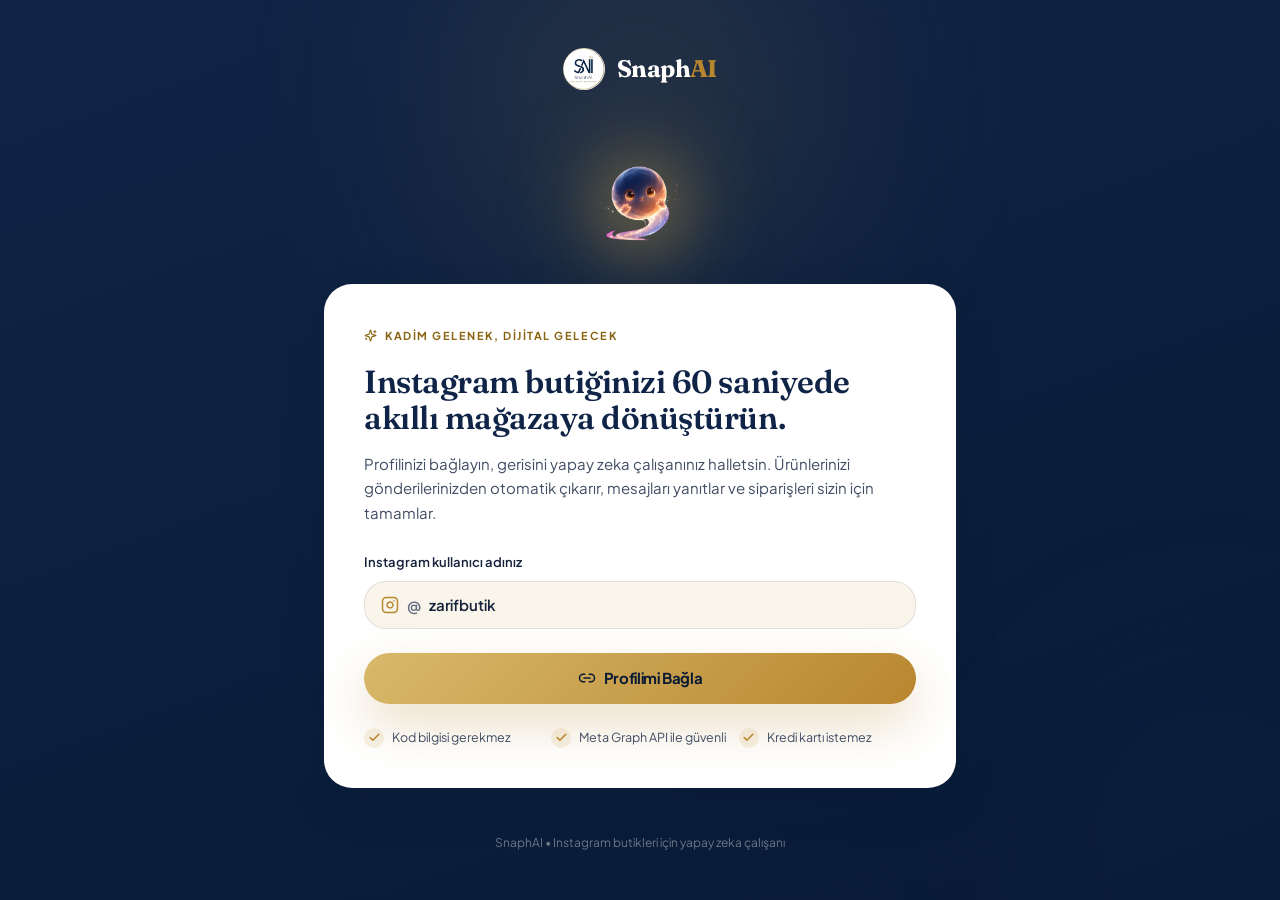
==== app/index.html @ 10236fea "Refactor code structure for improved readability and maintainability" ====
<!DOCTYPE html>
<html lang="tr">
  <head>
    <meta charset="UTF-8" />
    <link rel="icon" href="/app/logo.png" type="image/png" />
    <meta name="viewport" content="width=device-width, initial-scale=1.0" />
    <meta name="theme-color" content="#0F2447" />
    <title>SnaphAI Panel — Yapay Zeka Çalışanınız</title>
    <meta
      name="description"
      content="SnaphAI ürün paneli: Instagram butiğinizi otonom yapay zeka çalışanıyla yönetin. Sipariş, stok, sesli rapor ve müşteri pazarlığı tek panelde."
    />
    <link rel="preconnect" href="https://fonts.googleapis.com" />
    <link rel="preconnect" href="https://fonts.gstatic.com" crossorigin />
    <link
      href="https://fonts.googleapis.com/css2?family=Fraunces:ital,opsz,wght@0,9..144,400;0,9..144,500;0,9..144,600;0,9..144,700;0,9..144,800;1,9..144,500&family=Plus+Jakarta+Sans:wght@400;500;600;700;800&display=swap"
      rel="stylesheet"
    />
    <script type="module" crossorigin src="/app/assets/index-esC57I_W.js"></script>
    <link rel="stylesheet" crossorigin href="/app/assets/index-B-IMsuKZ.css">
  </head>
  <body>
    <div id="root"></div>
  </body>
</html>
---- app/assets/index-B-IMsuKZ.css ----
*,:before,:after{--tw-border-spacing-x: 0;--tw-border-spacing-y: 0;--tw-translate-x: 0;--tw-translate-y: 0;--tw-rotate: 0;--tw-skew-x: 0;--tw-skew-y: 0;--tw-scale-x: 1;--tw-scale-y: 1;--tw-pan-x: ;--tw-pan-y: ;--tw-pinch-zoom: ;--tw-scroll-snap-strictness: proximity;--tw-gradient-from-position: ;--tw-gradient-via-position: ;--tw-gradient-to-position: ;--tw-ordinal: ;--tw-slashed-zero: ;--tw-numeric-figure: ;--tw-numeric-spacing: ;--tw-numeric-fraction: ;--tw-ring-inset: ;--tw-ring-offset-width: 0px;--tw-ring-offset-color: #fff;--tw-ring-color: rgb(59 130 246 / .5);--tw-ring-offset-shadow: 0 0 #0000;--tw-ring-shadow: 0 0 #0000;--tw-shadow: 0 0 #0000;--tw-shadow-colored: 0 0 #0000;--tw-blur: ;--tw-brightness: ;--tw-contrast: ;--tw-grayscale: ;--tw-hue-rotate: ;--tw-invert: ;--tw-saturate: ;--tw-sepia: ;--tw-drop-shadow: ;--tw-backdrop-blur: ;--tw-backdrop-brightness: ;--tw-backdrop-contrast: ;--tw-backdrop-grayscale: ;--tw-backdrop-hue-rotate: ;--tw-backdrop-invert: ;--tw-backdrop-opacity: ;--tw-backdrop-saturate: ;--tw-backdrop-sepia: ;--tw-contain-size: ;--tw-contain-layout: ;--tw-contain-paint: ;--tw-contain-style: }::backdrop{--tw-border-spacing-x: 0;--tw-border-spacing-y: 0;--tw-translate-x: 0;--tw-translate-y: 0;--tw-rotate: 0;--tw-skew-x: 0;--tw-skew-y: 0;--tw-scale-x: 1;--tw-scale-y: 1;--tw-pan-x: ;--tw-pan-y: ;--tw-pinch-zoom: ;--tw-scroll-snap-strictness: proximity;--tw-gradient-from-position: ;--tw-gradient-via-position: ;--tw-gradient-to-position: ;--tw-ordinal: ;--tw-slashed-zero: ;--tw-numeric-figure: ;--tw-numeric-spacing: ;--tw-numeric-fraction: ;--tw-ring-inset: ;--tw-ring-offset-width: 0px;--tw-ring-offset-color: #fff;--tw-ring-color: rgb(59 130 246 / .5);--tw-ring-offset-shadow: 0 0 #0000;--tw-ring-shadow: 0 0 #0000;--tw-shadow: 0 0 #0000;--tw-shadow-colored: 0 0 #0000;--tw-blur: ;--tw-brightness: ;--tw-contrast: ;--tw-grayscale: ;--tw-hue-rotate: ;--tw-invert: ;--tw-saturate: ;--tw-sepia: ;--tw-drop-shadow: ;--tw-backdrop-blur: ;--tw-backdrop-brightness: ;--tw-backdrop-contrast: ;--tw-backdrop-grayscale: ;--tw-backdrop-hue-rotate: ;--tw-backdrop-invert: ;--tw-backdrop-opacity: ;--tw-backdrop-saturate: ;--tw-backdrop-sepia: ;--tw-contain-size: ;--tw-contain-layout: ;--tw-contain-paint: ;--tw-contain-style: }*,:before,:after{box-sizing:border-box;border-width:0;border-style:solid;border-color:#e5e7eb}:before,:after{--tw-content: ""}html,:host{line-height:1.5;-webkit-text-size-adjust:100%;-moz-tab-size:4;-o-tab-size:4;tab-size:4;font-family:Plus Jakarta Sans,system-ui,-apple-system,Segoe UI,Roboto,sans-serif;font-feature-settings:normal;font-variation-settings:normal;-webkit-tap-highlight-color:transparent}body{margin:0;line-height:inherit}hr{height:0;color:inherit;border-top-width:1px}abbr:where([title]){-webkit-text-decoration:underline dotted;text-decoration:underline dotted}h1,h2,h3,h4,h5,h6{font-size:inherit;font-weight:inherit}a{color:inherit;text-decoration:inherit}b,strong{font-weight:bolder}code,kbd,samp,pre{font-family:ui-monospace,SFMono-Regular,Menlo,Monaco,Consolas,Liberation Mono,Courier New,monospace;font-feature-settings:normal;font-variation-settings:normal;font-size:1em}small{font-size:80%}sub,sup{font-size:75%;line-height:0;position:relative;vertical-align:baseline}sub{bottom:-.25em}sup{top:-.5em}table{text-indent:0;border-color:inherit;border-collapse:collapse}button,input,optgroup,select,textarea{font-family:inherit;font-feature-settings:inherit;font-variation-settings:inherit;font-size:100%;font-weight:inherit;line-height:inherit;letter-spacing:inherit;color:inherit;margin:0;padding:0}button,select{text-transform:none}button,input:where([type=button]),input:where([type=reset]),input:where([type=submit]){-webkit-appearance:button;background-color:transparent;background-image:none}:-moz-focusring{outline:auto}:-moz-ui-invalid{box-shadow:none}progress{vertical-align:baseline}::-webkit-inner-spin-button,::-webkit-outer-spin-button{height:auto}[type=search]{-webkit-appearance:textfield;outline-offset:-2px}::-webkit-search-decoration{-webkit-appearance:none}::-webkit-file-upload-button{-webkit-appearance:button;font:inherit}summary{display:list-item}blockquote,dl,dd,h1,h2,h3,h4,h5,h6,hr,figure,p,pre{margin:0}fieldset{margin:0;padding:0}legend{padding:0}ol,ul,menu{list-style:none;margin:0;padding:0}dialog{padding:0}textarea{resize:vertical}input::-moz-placeholder,textarea::-moz-placeholder{opacity:1;color:#9ca3af}input::placeholder,textarea::placeholder{opacity:1;color:#9ca3af}button,[role=button]{cursor:pointer}:disabled{cursor:default}img,svg,video,canvas,audio,iframe,embed,object{display:block;vertical-align:middle}img,video{max-width:100%;height:auto}[hidden]:where(:not([hidden=until-found])){display:none}:root{color-scheme:light}html{-webkit-text-size-adjust:100%}body{margin:0;font-family:Plus Jakarta Sans,system-ui,-apple-system,Segoe UI,Roboto,sans-serif;color:#15223b;background:#fdfbf6;-webkit-font-smoothing:antialiased;text-rendering:optimizeLegibility}h1,h2,h3,h4{font-family:Fraunces,Georgia,Times New Roman,serif;font-weight:600;line-height:1.1;letter-spacing:-.015em}*{-webkit-tap-highlight-color:transparent}::-moz-selection{background:#c9a24b47}::selection{background:#c9a24b47}::-webkit-scrollbar{width:10px;height:10px}::-webkit-scrollbar-thumb{background:#0f24472e;border-radius:999px;border:2px solid transparent;background-clip:content-box}::-webkit-scrollbar-thumb:hover{background:#0f244752;background-clip:content-box}.font-display{font-family:Fraunces,Georgia,Times New Roman,serif}.focus-ring:focus-visible{outline:2px solid #c9a24b;outline-offset:2px;border-radius:8px}.pill{display:inline-flex;align-items:center;gap:.375rem;border-radius:9999px;padding:.25rem .75rem;font-size:.75rem;line-height:1rem;font-weight:600}.eyebrow{display:inline-flex;align-items:center;gap:.5rem;font-size:11px;font-weight:700;text-transform:uppercase;letter-spacing:.14em;--tw-text-opacity: 1;color:rgb(138 100 16 / var(--tw-text-opacity, 1))}.pointer-events-none{pointer-events:none}.pointer-events-auto{pointer-events:auto}.fixed{position:fixed}.absolute{position:absolute}.relative{position:relative}.sticky{position:sticky}.inset-0{top:0;right:0;bottom:0;left:0}.inset-y-0{top:0;bottom:0}.-top-40{top:-10rem}.bottom-0{bottom:0}.bottom-5{bottom:1.25rem}.left-0{left:0}.left-0\.5{left:.125rem}.left-1\/2{left:50%}.left-3{left:.75rem}.left-\[22px\]{left:22px}.left-\[65px\]{left:65px}.right-0{right:0}.right-5{right:1.25rem}.top-0{top:0}.top-0\.5{top:.125rem}.top-1\/2{top:50%}.top-\[70px\]{top:70px}.z-10{z-index:10}.z-20{z-index:20}.z-30{z-index:30}.z-40{z-index:40}.z-\[200\]{z-index:200}.-mx-1{margin-left:-.25rem;margin-right:-.25rem}.mx-3{margin-left:.75rem;margin-right:.75rem}.mx-auto{margin-left:auto;margin-right:auto}.my-1{margin-top:.25rem;margin-bottom:.25rem}.mb-1{margin-bottom:.25rem}.mb-1\.5{margin-bottom:.375rem}.mb-2{margin-bottom:.5rem}.mb-2\.5{margin-bottom:.625rem}.mb-3{margin-bottom:.75rem}.mb-4{margin-bottom:1rem}.mb-5{margin-bottom:1.25rem}.mb-6{margin-bottom:1.5rem}.ml-0\.5{margin-left:.125rem}.ml-1{margin-left:.25rem}.ml-auto{margin-left:auto}.mt-0\.5{margin-top:.125rem}.mt-1{margin-top:.25rem}.mt-1\.5{margin-top:.375rem}.mt-10{margin-top:2.5rem}.mt-2{margin-top:.5rem}.mt-2\.5{margin-top:.625rem}.mt-3{margin-top:.75rem}.mt-4{margin-top:1rem}.mt-5{margin-top:1.25rem}.mt-6{margin-top:1.5rem}.mt-7{margin-top:1.75rem}.mt-8{margin-top:2rem}.line-clamp-1{overflow:hidden;display:-webkit-box;-webkit-box-orient:vertical;-webkit-line-clamp:1}.block{display:block}.flex{display:flex}.inline-flex{display:inline-flex}.table{display:table}.grid{display:grid}.hidden{display:none}.\!h-11{height:2.75rem!important}.h-1\.5{height:.375rem}.h-10{height:2.5rem}.h-11{height:2.75rem}.h-12{height:3rem}.h-16{height:4rem}.h-2{height:.5rem}.h-2\.5{height:.625rem}.h-20{height:5rem}.h-5{height:1.25rem}.h-6{height:1.5rem}.h-8{height:2rem}.h-9{height:2.25rem}.h-\[120px\]{height:120px}.h-\[130px\]{height:130px}.h-\[260px\]{height:260px}.h-\[380px\]{height:380px}.h-\[520px\]{height:520px}.h-full{height:100%}.max-h-32{max-height:8rem}.max-h-\[40px\]{max-height:40px}.min-h-\[44px\]{min-height:44px}.min-h-screen{min-height:100vh}.\!w-11{width:2.75rem!important}.w-1\.5{width:.375rem}.w-10{width:2.5rem}.w-11{width:2.75rem}.w-12{width:3rem}.w-16{width:4rem}.w-2{width:.5rem}.w-2\.5{width:.625rem}.w-20{width:5rem}.w-5{width:1.25rem}.w-6{width:1.5rem}.w-8{width:2rem}.w-9{width:2.25rem}.w-\[120px\]{width:120px}.w-\[130px\]{width:130px}.w-\[264px\]{width:264px}.w-\[280px\]{width:280px}.w-\[380px\]{width:380px}.w-\[3px\]{width:3px}.w-\[520px\]{width:520px}.w-\[min\(360px\,calc\(100vw-2\.5rem\)\)\]{width:min(360px,calc(100vw - 2.5rem))}.w-full{width:100%}.min-w-0{min-width:0px}.min-w-\[20px\]{min-width:20px}.min-w-\[210px\]{min-width:210px}.min-w-\[230px\]{min-width:230px}.min-w-\[520px\]{min-width:520px}.min-w-\[880px\]{min-width:880px}.max-w-2xl{max-width:42rem}.max-w-\[1200px\]{max-width:1200px}.max-w-\[130px\]{max-width:130px}.max-w-\[80\%\]{max-width:80%}.max-w-\[82\%\]{max-width:82%}.max-w-\[85\%\]{max-width:85%}.max-w-md{max-width:28rem}.max-w-sm{max-width:24rem}.flex-1{flex:1 1 0%}.flex-none{flex:none}.shrink-0{flex-shrink:0}.border-collapse{border-collapse:collapse}.-translate-x-1\/2{--tw-translate-x: -50%;transform:translate(var(--tw-translate-x),var(--tw-translate-y)) rotate(var(--tw-rotate)) skew(var(--tw-skew-x)) skewY(var(--tw-skew-y)) scaleX(var(--tw-scale-x)) scaleY(var(--tw-scale-y))}.-translate-y-1\/2{--tw-translate-y: -50%;transform:translate(var(--tw-translate-x),var(--tw-translate-y)) rotate(var(--tw-rotate)) skew(var(--tw-skew-x)) skewY(var(--tw-skew-y)) scaleX(var(--tw-scale-x)) scaleY(var(--tw-scale-y))}.translate-x-1\/3{--tw-translate-x: 33.333333%;transform:translate(var(--tw-translate-x),var(--tw-translate-y)) rotate(var(--tw-rotate)) skew(var(--tw-skew-x)) skewY(var(--tw-skew-y)) scaleX(var(--tw-scale-x)) scaleY(var(--tw-scale-y))}.translate-y-1\/3{--tw-translate-y: 33.333333%;transform:translate(var(--tw-translate-x),var(--tw-translate-y)) rotate(var(--tw-rotate)) skew(var(--tw-skew-x)) skewY(var(--tw-skew-y)) scaleX(var(--tw-scale-x)) scaleY(var(--tw-scale-y))}.transform{transform:translate(var(--tw-translate-x),var(--tw-translate-y)) rotate(var(--tw-rotate)) skew(var(--tw-skew-x)) skewY(var(--tw-skew-y)) scaleX(var(--tw-scale-x)) scaleY(var(--tw-scale-y))}@keyframes fade-up{0%{opacity:0;transform:translateY(10px)}to{opacity:1;transform:translateY(0)}}.animate-fade-up{animation:fade-up .5s cubic-bezier(.22,.61,.36,1) both}@keyframes float{0%,to{transform:translateY(0)}50%{transform:translateY(-10px)}}.animate-float{animation:float 4s ease-in-out infinite}@keyframes ping{75%,to{transform:scale(2);opacity:0}}.animate-ping{animation:ping 1s cubic-bezier(0,0,.2,1) infinite}@keyframes pulse{50%{opacity:.5}}.animate-pulse{animation:pulse 2s cubic-bezier(.4,0,.6,1) infinite}@keyframes pulse-ring{0%{box-shadow:0 0 #c9a24b80}70%{box-shadow:0 0 0 12px #c9a24b00}to{box-shadow:0 0 #c9a24b00}}.animate-pulse-ring{animation:pulse-ring 2s cubic-bezier(.22,.61,.36,1) infinite}@keyframes spin{to{transform:rotate(360deg)}}.animate-spin{animation:spin 1s linear infinite}@keyframes typing{0%,60%,to{opacity:.3;transform:translateY(0)}30%{opacity:1;transform:translateY(-3px)}}.animate-typing{animation:typing 1.2s ease-in-out infinite}.cursor-not-allowed{cursor:not-allowed}.cursor-pointer{cursor:pointer}.select-none{-webkit-user-select:none;-moz-user-select:none;user-select:none}.resize-none{resize:none}.appearance-none{-webkit-appearance:none;-moz-appearance:none;appearance:none}.grid-cols-1{grid-template-columns:repeat(1,minmax(0,1fr))}.grid-cols-2{grid-template-columns:repeat(2,minmax(0,1fr))}.grid-cols-3{grid-template-columns:repeat(3,minmax(0,1fr))}.flex-col{flex-direction:column}.flex-wrap{flex-wrap:wrap}.items-start{align-items:flex-start}.items-end{align-items:flex-end}.items-center{align-items:center}.items-baseline{align-items:baseline}.justify-start{justify-content:flex-start}.justify-end{justify-content:flex-end}.justify-center{justify-content:center}.justify-between{justify-content:space-between}.gap-0\.5{gap:.125rem}.gap-1{gap:.25rem}.gap-1\.5{gap:.375rem}.gap-2{gap:.5rem}.gap-2\.5{gap:.625rem}.gap-3{gap:.75rem}.gap-4{gap:1rem}.gap-5{gap:1.25rem}.gap-6{gap:1.5rem}.gap-\[3px\]{gap:3px}.gap-x-4{-moz-column-gap:1rem;column-gap:1rem}.gap-y-2{row-gap:.5rem}.space-y-1>:not([hidden])~:not([hidden]){--tw-space-y-reverse: 0;margin-top:calc(.25rem * calc(1 - var(--tw-space-y-reverse)));margin-bottom:calc(.25rem * var(--tw-space-y-reverse))}.space-y-2>:not([hidden])~:not([hidden]){--tw-space-y-reverse: 0;margin-top:calc(.5rem * calc(1 - var(--tw-space-y-reverse)));margin-bottom:calc(.5rem * var(--tw-space-y-reverse))}.space-y-3>:not([hidden])~:not([hidden]){--tw-space-y-reverse: 0;margin-top:calc(.75rem * calc(1 - var(--tw-space-y-reverse)));margin-bottom:calc(.75rem * var(--tw-space-y-reverse))}.space-y-8>:not([hidden])~:not([hidden]){--tw-space-y-reverse: 0;margin-top:calc(2rem * calc(1 - var(--tw-space-y-reverse)));margin-bottom:calc(2rem * var(--tw-space-y-reverse))}.divide-y>:not([hidden])~:not([hidden]){--tw-divide-y-reverse: 0;border-top-width:calc(1px * calc(1 - var(--tw-divide-y-reverse)));border-bottom-width:calc(1px * var(--tw-divide-y-reverse))}.divide-line>:not([hidden])~:not([hidden]){border-color:#0f24471a}.overflow-hidden{overflow:hidden}.overflow-x-auto{overflow-x:auto}.overflow-y-auto{overflow-y:auto}.truncate{overflow:hidden;text-overflow:ellipsis;white-space:nowrap}.whitespace-pre-line{white-space:pre-line}.whitespace-pre-wrap{white-space:pre-wrap}.rounded-2xl{border-radius:22px}.rounded-3xl{border-radius:28px}.rounded-\[20px\]{border-radius:20px}.rounded-\[22px\]{border-radius:22px}.rounded-full{border-radius:9999px}.rounded-xl{border-radius:18px}.rounded-bl-md{border-bottom-left-radius:.375rem}.rounded-br-md{border-bottom-right-radius:.375rem}.border{border-width:1px}.border-2{border-width:2px}.border-\[1\.6px\]{border-width:1.6px}.border-y{border-top-width:1px;border-bottom-width:1px}.border-b{border-bottom-width:1px}.border-r{border-right-width:1px}.border-t{border-top-width:1px}.border-dashed{border-style:dashed}.border-emerald-200{--tw-border-opacity: 1;border-color:rgb(167 243 208 / var(--tw-border-opacity, 1))}.border-gold-300{--tw-border-opacity: 1;border-color:rgb(231 211 161 / var(--tw-border-opacity, 1))}.border-gold-400{--tw-border-opacity: 1;border-color:rgb(216 185 106 / var(--tw-border-opacity, 1))}.border-gold-400\/50{border-color:#d8b96a80}.border-gold-500{--tw-border-opacity: 1;border-color:rgb(201 162 75 / var(--tw-border-opacity, 1))}.border-line{border-color:#0f24471a}.border-line\/70{border-color:#0f2447b3}.border-navy-700{--tw-border-opacity: 1;border-color:rgb(15 36 71 / var(--tw-border-opacity, 1))}.border-transparent{border-color:transparent}.border-white\/20{border-color:#fff3}.bg-amber-50{--tw-bg-opacity: 1;background-color:rgb(255 251 235 / var(--tw-bg-opacity, 1))}.bg-cream-2{--tw-bg-opacity: 1;background-color:rgb(250 245 234 / var(--tw-bg-opacity, 1))}.bg-cream-2\/60{background-color:#faf5ea99}.bg-emerald-400{--tw-bg-opacity: 1;background-color:rgb(52 211 153 / var(--tw-bg-opacity, 1))}.bg-emerald-50{--tw-bg-opacity: 1;background-color:rgb(236 253 245 / var(--tw-bg-opacity, 1))}.bg-emerald-500{--tw-bg-opacity: 1;background-color:rgb(16 185 129 / var(--tw-bg-opacity, 1))}.bg-emerald-500\/90{background-color:#10b981e6}.bg-gold-300\/20{background-color:#e7d3a133}.bg-gold-300\/25{background-color:#e7d3a140}.bg-gold-400{--tw-bg-opacity: 1;background-color:rgb(216 185 106 / var(--tw-bg-opacity, 1))}.bg-gold-400\/20{background-color:#d8b96a33}.bg-gold-400\/40{background-color:#d8b96a66}.bg-gold-500{--tw-bg-opacity: 1;background-color:rgb(201 162 75 / var(--tw-bg-opacity, 1))}.bg-gold-500\/15{background-color:#c9a24b26}.bg-ivory{--tw-bg-opacity: 1;background-color:rgb(253 251 246 / var(--tw-bg-opacity, 1))}.bg-ivory\/95{background-color:#fdfbf6f2}.bg-navy-700{--tw-bg-opacity: 1;background-color:rgb(15 36 71 / var(--tw-bg-opacity, 1))}.bg-navy-700\/10{background-color:#0f24471a}.bg-navy-700\/15{background-color:#0f244726}.bg-navy-700\/40{background-color:#0f244766}.bg-navy-700\/50{background-color:#0f244780}.bg-navy-900\/40{background-color:#081a3566}.bg-orange-50{--tw-bg-opacity: 1;background-color:rgb(255 247 237 / var(--tw-bg-opacity, 1))}.bg-red-500{--tw-bg-opacity: 1;background-color:rgb(239 68 68 / var(--tw-bg-opacity, 1))}.bg-rose-50{--tw-bg-opacity: 1;background-color:rgb(255 241 242 / var(--tw-bg-opacity, 1))}.bg-rose-500{--tw-bg-opacity: 1;background-color:rgb(244 63 94 / var(--tw-bg-opacity, 1))}.bg-sky-50{--tw-bg-opacity: 1;background-color:rgb(240 249 255 / var(--tw-bg-opacity, 1))}.bg-slate-100{--tw-bg-opacity: 1;background-color:rgb(241 245 249 / var(--tw-bg-opacity, 1))}.bg-transparent{background-color:transparent}.bg-white{--tw-bg-opacity: 1;background-color:rgb(255 255 255 / var(--tw-bg-opacity, 1))}.bg-white\/20{background-color:#fff3}.bg-white\/55{background-color:#ffffff8c}.bg-white\/60{background-color:#fff9}.bg-white\/70{background-color:#ffffffb3}.bg-gold-grad{background-image:linear-gradient(135deg,#d8b96a,#b8862f)}.bg-navy-grad{background-image:linear-gradient(160deg,#0f2447,#081a35)}.object-contain{-o-object-fit:contain;object-fit:contain}.\!p-0{padding:0!important}.p-1\.5{padding:.375rem}.p-2{padding:.5rem}.p-3{padding:.75rem}.p-3\.5{padding:.875rem}.p-4{padding:1rem}.p-5{padding:1.25rem}.p-7{padding:1.75rem}.px-1{padding-left:.25rem;padding-right:.25rem}.px-1\.5{padding-left:.375rem;padding-right:.375rem}.px-2{padding-left:.5rem;padding-right:.5rem}.px-2\.5{padding-left:.625rem;padding-right:.625rem}.px-3{padding-left:.75rem;padding-right:.75rem}.px-3\.5{padding-left:.875rem;padding-right:.875rem}.px-4{padding-left:1rem;padding-right:1rem}.px-5{padding-left:1.25rem;padding-right:1.25rem}.px-6{padding-left:1.5rem;padding-right:1.5rem}.py-0\.5{padding-top:.125rem;padding-bottom:.125rem}.py-1{padding-top:.25rem;padding-bottom:.25rem}.py-1\.5{padding-top:.375rem;padding-bottom:.375rem}.py-14{padding-top:3.5rem;padding-bottom:3.5rem}.py-2{padding-top:.5rem;padding-bottom:.5rem}.py-2\.5{padding-top:.625rem;padding-bottom:.625rem}.py-3{padding-top:.75rem;padding-bottom:.75rem}.py-3\.5{padding-top:.875rem;padding-bottom:.875rem}.py-4{padding-top:1rem;padding-bottom:1rem}.py-5{padding-top:1.25rem;padding-bottom:1.25rem}.py-6{padding-top:1.5rem;padding-bottom:1.5rem}.py-8{padding-top:2rem;padding-bottom:2rem}.py-9{padding-top:2.25rem;padding-bottom:2.25rem}.pb-2{padding-bottom:.5rem}.pb-3{padding-bottom:.75rem}.pb-6{padding-bottom:1.5rem}.pl-6{padding-left:1.5rem}.pl-9{padding-left:2.25rem}.pr-4{padding-right:1rem}.pt-2{padding-top:.5rem}.pt-2\.5{padding-top:.625rem}.pt-3{padding-top:.75rem}.pt-4{padding-top:1rem}.pt-5{padding-top:1.25rem}.pt-6{padding-top:1.5rem}.text-left{text-align:left}.text-center{text-align:center}.text-right{text-align:right}.text-2xl{font-size:1.5rem;line-height:2rem}.text-\[10px\]{font-size:10px}.text-\[11\.5px\]{font-size:11.5px}.text-\[11px\]{font-size:11px}.text-\[12\.5px\]{font-size:12.5px}.text-\[12px\]{font-size:12px}.text-\[13px\]{font-size:13px}.text-\[14px\]{font-size:14px}.text-\[15px\]{font-size:15px}.text-\[16px\]{font-size:16px}.text-\[17px\]{font-size:17px}.text-\[18px\]{font-size:18px}.text-\[22px\]{font-size:22px}.text-\[24px\]{font-size:24px}.text-\[26px\]{font-size:26px}.text-\[28px\]{font-size:28px}.text-lg{font-size:1.125rem;line-height:1.75rem}.text-sm{font-size:.875rem;line-height:1.25rem}.text-xl{font-size:1.25rem;line-height:1.75rem}.text-xs{font-size:.75rem;line-height:1rem}.font-bold{font-weight:700}.font-medium{font-weight:500}.font-normal{font-weight:400}.font-semibold{font-weight:600}.uppercase{text-transform:uppercase}.italic{font-style:italic}.leading-\[1\.12\]{line-height:1.12}.leading-none{line-height:1}.leading-relaxed{line-height:1.625}.leading-snug{line-height:1.375}.leading-tight{line-height:1.25}.tracking-tight{letter-spacing:-.025em}.tracking-wide{letter-spacing:.025em}.tracking-widest{letter-spacing:.1em}.text-amber-600{--tw-text-opacity: 1;color:rgb(217 119 6 / var(--tw-text-opacity, 1))}.text-amber-700{--tw-text-opacity: 1;color:rgb(180 83 9 / var(--tw-text-opacity, 1))}.text-emerald-500{--tw-text-opacity: 1;color:rgb(16 185 129 / var(--tw-text-opacity, 1))}.text-emerald-600{--tw-text-opacity: 1;color:rgb(5 150 105 / var(--tw-text-opacity, 1))}.text-emerald-700{--tw-text-opacity: 1;color:rgb(4 120 87 / var(--tw-text-opacity, 1))}.text-gold-300{--tw-text-opacity: 1;color:rgb(231 211 161 / var(--tw-text-opacity, 1))}.text-gold-500{--tw-text-opacity: 1;color:rgb(201 162 75 / var(--tw-text-opacity, 1))}.text-gold-600{--tw-text-opacity: 1;color:rgb(184 134 47 / var(--tw-text-opacity, 1))}.text-gold-text{--tw-text-opacity: 1;color:rgb(138 100 16 / var(--tw-text-opacity, 1))}.text-ink{--tw-text-opacity: 1;color:rgb(21 34 59 / var(--tw-text-opacity, 1))}.text-ink-soft{--tw-text-opacity: 1;color:rgb(65 77 100 / var(--tw-text-opacity, 1))}.text-muted{--tw-text-opacity: 1;color:rgb(95 106 128 / var(--tw-text-opacity, 1))}.text-navy-600{--tw-text-opacity: 1;color:rgb(20 49 92 / var(--tw-text-opacity, 1))}.text-navy-700{--tw-text-opacity: 1;color:rgb(15 36 71 / var(--tw-text-opacity, 1))}.text-navy-900{--tw-text-opacity: 1;color:rgb(8 26 53 / var(--tw-text-opacity, 1))}.text-orange-700{--tw-text-opacity: 1;color:rgb(194 65 12 / var(--tw-text-opacity, 1))}.text-rose-600{--tw-text-opacity: 1;color:rgb(225 29 72 / var(--tw-text-opacity, 1))}.text-sky-600{--tw-text-opacity: 1;color:rgb(2 132 199 / var(--tw-text-opacity, 1))}.text-sky-700{--tw-text-opacity: 1;color:rgb(3 105 161 / var(--tw-text-opacity, 1))}.text-slate-500{--tw-text-opacity: 1;color:rgb(100 116 139 / var(--tw-text-opacity, 1))}.text-slate-600{--tw-text-opacity: 1;color:rgb(71 85 105 / var(--tw-text-opacity, 1))}.text-white{--tw-text-opacity: 1;color:rgb(255 255 255 / var(--tw-text-opacity, 1))}.text-white\/40{color:#fff6}.text-white\/70{color:#ffffffb3}.text-white\/80{color:#fffc}.text-white\/85{color:#ffffffd9}.line-through{text-decoration-line:line-through}.accent-gold-500{accent-color:#c9a24b}.opacity-25{opacity:.25}.opacity-40{opacity:.4}.opacity-45{opacity:.45}.opacity-60{opacity:.6}.opacity-75{opacity:.75}.opacity-80{opacity:.8}.shadow-card{--tw-shadow: 0 1px 2px rgba(8,26,53,.04), 0 8px 24px rgba(8,26,53,.06);--tw-shadow-colored: 0 1px 2px var(--tw-shadow-color), 0 8px 24px var(--tw-shadow-color);box-shadow:var(--tw-ring-offset-shadow, 0 0 #0000),var(--tw-ring-shadow, 0 0 #0000),var(--tw-shadow)}.shadow-gold{--tw-shadow: 0 20px 50px rgba(184, 134, 47, .28);--tw-shadow-colored: 0 20px 50px var(--tw-shadow-color);box-shadow:var(--tw-ring-offset-shadow, 0 0 #0000),var(--tw-ring-shadow, 0 0 #0000),var(--tw-shadow)}.shadow-md{--tw-shadow: 0 18px 45px rgba(8, 26, 53, .12);--tw-shadow-colored: 0 18px 45px var(--tw-shadow-color);box-shadow:var(--tw-ring-offset-shadow, 0 0 #0000),var(--tw-ring-shadow, 0 0 #0000),var(--tw-shadow)}.shadow-sm{--tw-shadow: 0 4px 18px rgba(8, 26, 53, .08);--tw-shadow-colored: 0 4px 18px var(--tw-shadow-color);box-shadow:var(--tw-ring-offset-shadow, 0 0 #0000),var(--tw-ring-shadow, 0 0 #0000),var(--tw-shadow)}.outline-none{outline:2px solid transparent;outline-offset:2px}.outline{outline-style:solid}.blur-2xl{--tw-blur: blur(40px);filter:var(--tw-blur) var(--tw-brightness) var(--tw-contrast) var(--tw-grayscale) var(--tw-hue-rotate) var(--tw-invert) var(--tw-saturate) var(--tw-sepia) var(--tw-drop-shadow)}.blur-\[120px\]{--tw-blur: blur(120px);filter:var(--tw-blur) var(--tw-brightness) var(--tw-contrast) var(--tw-grayscale) var(--tw-hue-rotate) var(--tw-invert) var(--tw-saturate) var(--tw-sepia) var(--tw-drop-shadow)}.blur-xl{--tw-blur: blur(24px);filter:var(--tw-blur) var(--tw-brightness) var(--tw-contrast) var(--tw-grayscale) var(--tw-hue-rotate) var(--tw-invert) var(--tw-saturate) var(--tw-sepia) var(--tw-drop-shadow)}.drop-shadow-\[0_10px_30px_rgba\(201\,162\,75\,0\.35\)\]{--tw-drop-shadow: drop-shadow(0 10px 30px rgba(201,162,75,.35));filter:var(--tw-blur) var(--tw-brightness) var(--tw-contrast) var(--tw-grayscale) var(--tw-hue-rotate) var(--tw-invert) var(--tw-saturate) var(--tw-sepia) var(--tw-drop-shadow)}.drop-shadow-lg{--tw-drop-shadow: drop-shadow(0 10px 8px rgb(0 0 0 / .04)) drop-shadow(0 4px 3px rgb(0 0 0 / .1));filter:var(--tw-blur) var(--tw-brightness) var(--tw-contrast) var(--tw-grayscale) var(--tw-hue-rotate) var(--tw-invert) var(--tw-saturate) var(--tw-sepia) var(--tw-drop-shadow)}.filter{filter:var(--tw-blur) var(--tw-brightness) var(--tw-contrast) var(--tw-grayscale) var(--tw-hue-rotate) var(--tw-invert) var(--tw-saturate) var(--tw-sepia) var(--tw-drop-shadow)}.backdrop-blur{--tw-backdrop-blur: blur(8px);-webkit-backdrop-filter:var(--tw-backdrop-blur) var(--tw-backdrop-brightness) var(--tw-backdrop-contrast) var(--tw-backdrop-grayscale) var(--tw-backdrop-hue-rotate) var(--tw-backdrop-invert) var(--tw-backdrop-opacity) var(--tw-backdrop-saturate) var(--tw-backdrop-sepia);backdrop-filter:var(--tw-backdrop-blur) var(--tw-backdrop-brightness) var(--tw-backdrop-contrast) var(--tw-backdrop-grayscale) var(--tw-backdrop-hue-rotate) var(--tw-backdrop-invert) var(--tw-backdrop-opacity) var(--tw-backdrop-saturate) var(--tw-backdrop-sepia)}.backdrop-blur-sm{--tw-backdrop-blur: blur(4px);-webkit-backdrop-filter:var(--tw-backdrop-blur) var(--tw-backdrop-brightness) var(--tw-backdrop-contrast) var(--tw-backdrop-grayscale) var(--tw-backdrop-hue-rotate) var(--tw-backdrop-invert) var(--tw-backdrop-opacity) var(--tw-backdrop-saturate) var(--tw-backdrop-sepia);backdrop-filter:var(--tw-backdrop-blur) var(--tw-backdrop-brightness) var(--tw-backdrop-contrast) var(--tw-backdrop-grayscale) var(--tw-backdrop-hue-rotate) var(--tw-backdrop-invert) var(--tw-backdrop-opacity) var(--tw-backdrop-saturate) var(--tw-backdrop-sepia)}.transition{transition-property:color,background-color,border-color,text-decoration-color,fill,stroke,opacity,box-shadow,transform,filter,backdrop-filter;transition-timing-function:cubic-bezier(.4,0,.2,1);transition-duration:.15s}.transition-all{transition-property:all;transition-timing-function:cubic-bezier(.4,0,.2,1);transition-duration:.15s}.transition-colors{transition-property:color,background-color,border-color,text-decoration-color,fill,stroke;transition-timing-function:cubic-bezier(.4,0,.2,1);transition-duration:.15s}.transition-opacity{transition-property:opacity;transition-timing-function:cubic-bezier(.4,0,.2,1);transition-duration:.15s}.transition-shadow{transition-property:box-shadow;transition-timing-function:cubic-bezier(.4,0,.2,1);transition-duration:.15s}.transition-transform{transition-property:transform;transition-timing-function:cubic-bezier(.4,0,.2,1);transition-duration:.15s}.duration-200{transition-duration:.2s}.duration-500{transition-duration:.5s}.ease-brand{transition-timing-function:cubic-bezier(.22,.61,.36,1)}.ease-in-out{transition-timing-function:cubic-bezier(.4,0,.2,1)}.glass{background:#fdfbf6d9;-webkit-backdrop-filter:saturate(160%) blur(14px);backdrop-filter:saturate(160%) blur(14px)}.no-scrollbar::-webkit-scrollbar{display:none}.no-scrollbar{-ms-overflow-style:none;scrollbar-width:none}.placeholder\:font-normal::-moz-placeholder{font-weight:400}.placeholder\:font-normal::placeholder{font-weight:400}.placeholder\:text-muted::-moz-placeholder{--tw-text-opacity: 1;color:rgb(95 106 128 / var(--tw-text-opacity, 1))}.placeholder\:text-muted::placeholder{--tw-text-opacity: 1;color:rgb(95 106 128 / var(--tw-text-opacity, 1))}.first\:border-t-0:first-child{border-top-width:0px}.first\:pt-0:first-child{padding-top:0}.last\:border-0:last-child{border-width:0px}.last\:pb-0:last-child{padding-bottom:0}.focus-within\:border-gold-500:focus-within{--tw-border-opacity: 1;border-color:rgb(201 162 75 / var(--tw-border-opacity, 1))}.hover\:-translate-y-0\.5:hover{--tw-translate-y: -.125rem;transform:translate(var(--tw-translate-x),var(--tw-translate-y)) rotate(var(--tw-rotate)) skew(var(--tw-skew-x)) skewY(var(--tw-skew-y)) scaleX(var(--tw-scale-x)) scaleY(var(--tw-scale-y))}.hover\:scale-105:hover{--tw-scale-x: 1.05;--tw-scale-y: 1.05;transform:translate(var(--tw-translate-x),var(--tw-translate-y)) rotate(var(--tw-rotate)) skew(var(--tw-skew-x)) skewY(var(--tw-skew-y)) scaleX(var(--tw-scale-x)) scaleY(var(--tw-scale-y))}.hover\:border-gold-400:hover{--tw-border-opacity: 1;border-color:rgb(216 185 106 / var(--tw-border-opacity, 1))}.hover\:border-navy-600\/40:hover{border-color:#14315c66}.hover\:bg-cream-2\/40:hover{background-color:#faf5ea66}.hover\:bg-gold-300\/35:hover{background-color:#e7d3a159}.hover\:bg-gold-500\/10:hover{background-color:#c9a24b1a}.hover\:bg-navy-600:hover{--tw-bg-opacity: 1;background-color:rgb(20 49 92 / var(--tw-bg-opacity, 1))}.hover\:bg-navy-700:hover{--tw-bg-opacity: 1;background-color:rgb(15 36 71 / var(--tw-bg-opacity, 1))}.hover\:bg-navy-700\/5:hover{background-color:#0f24470d}.hover\:bg-white\/30:hover{background-color:#ffffff4d}.hover\:text-gold-500:hover{--tw-text-opacity: 1;color:rgb(201 162 75 / var(--tw-text-opacity, 1))}.hover\:text-navy-700:hover{--tw-text-opacity: 1;color:rgb(15 36 71 / var(--tw-text-opacity, 1))}.hover\:text-rose-700:hover{--tw-text-opacity: 1;color:rgb(190 18 60 / var(--tw-text-opacity, 1))}.hover\:text-white:hover{--tw-text-opacity: 1;color:rgb(255 255 255 / var(--tw-text-opacity, 1))}.hover\:shadow-md:hover{--tw-shadow: 0 18px 45px rgba(8, 26, 53, .12);--tw-shadow-colored: 0 18px 45px var(--tw-shadow-color);box-shadow:var(--tw-ring-offset-shadow, 0 0 #0000),var(--tw-ring-shadow, 0 0 #0000),var(--tw-shadow)}.focus\:border-gold-400:focus{--tw-border-opacity: 1;border-color:rgb(216 185 106 / var(--tw-border-opacity, 1))}.focus\:border-navy-600:focus{--tw-border-opacity: 1;border-color:rgb(20 49 92 / var(--tw-border-opacity, 1))}.focus\:border-navy-700\/40:focus{border-color:#0f244766}.active\:scale-95:active{--tw-scale-x: .95;--tw-scale-y: .95;transform:translate(var(--tw-translate-x),var(--tw-translate-y)) rotate(var(--tw-rotate)) skew(var(--tw-skew-x)) skewY(var(--tw-skew-y)) scaleX(var(--tw-scale-x)) scaleY(var(--tw-scale-y))}.disabled\:cursor-not-allowed:disabled{cursor:not-allowed}.disabled\:opacity-50:disabled{opacity:.5}.disabled\:opacity-60:disabled{opacity:.6}.disabled\:hover\:translate-y-0:hover:disabled{--tw-translate-y: 0px;transform:translate(var(--tw-translate-x),var(--tw-translate-y)) rotate(var(--tw-rotate)) skew(var(--tw-skew-x)) skewY(var(--tw-skew-y)) scaleX(var(--tw-scale-x)) scaleY(var(--tw-scale-y))}@media (min-width: 640px){.sm\:left-\[105px\]{left:105px}.sm\:flex{display:flex}.sm\:inline-flex{display:inline-flex}.sm\:max-w-\[70\%\]{max-width:70%}.sm\:grid-cols-2{grid-template-columns:repeat(2,minmax(0,1fr))}.sm\:grid-cols-3{grid-template-columns:repeat(3,minmax(0,1fr))}.sm\:grid-cols-4{grid-template-columns:repeat(4,minmax(0,1fr))}.sm\:flex-row{flex-direction:row}.sm\:items-start{align-items:flex-start}.sm\:items-end{align-items:flex-end}.sm\:items-center{align-items:center}.sm\:justify-start{justify-content:flex-start}.sm\:justify-between{justify-content:space-between}.sm\:gap-8{gap:2rem}.sm\:p-10{padding:2.5rem}.sm\:p-6{padding:1.5rem}.sm\:px-10{padding-left:2.5rem;padding-right:2.5rem}.sm\:px-6{padding-left:1.5rem;padding-right:1.5rem}.sm\:py-12{padding-top:3rem;padding-bottom:3rem}.sm\:py-8{padding-top:2rem;padding-bottom:2rem}.sm\:text-left{text-align:left}.sm\:text-\[30px\]{font-size:30px}.sm\:text-\[32px\]{font-size:32px}}@media (min-width: 768px){.md\:grid-cols-3{grid-template-columns:repeat(3,minmax(0,1fr))}}@media (min-width: 1024px){.lg\:col-span-2{grid-column:span 2 / span 2}.lg\:row-span-2{grid-row:span 2 / span 2}.lg\:block{display:block}.lg\:flex{display:flex}.lg\:hidden{display:none}.lg\:h-\[calc\(100vh-220px\)\]{height:calc(100vh - 220px)}.lg\:max-h-\[calc\(100vh-220px\)\]{max-height:calc(100vh - 220px)}.lg\:w-72{width:18rem}.lg\:grid-cols-2{grid-template-columns:repeat(2,minmax(0,1fr))}.lg\:grid-cols-3{grid-template-columns:repeat(3,minmax(0,1fr))}.lg\:grid-cols-4{grid-template-columns:repeat(4,minmax(0,1fr))}.lg\:grid-cols-\[2fr_1fr\]{grid-template-columns:2fr 1fr}.lg\:grid-cols-\[320px_1fr\]{grid-template-columns:320px 1fr}.lg\:flex-row{flex-direction:row}.lg\:items-center{align-items:center}.lg\:justify-between{justify-content:space-between}.lg\:pl-\[264px\]{padding-left:264px}}
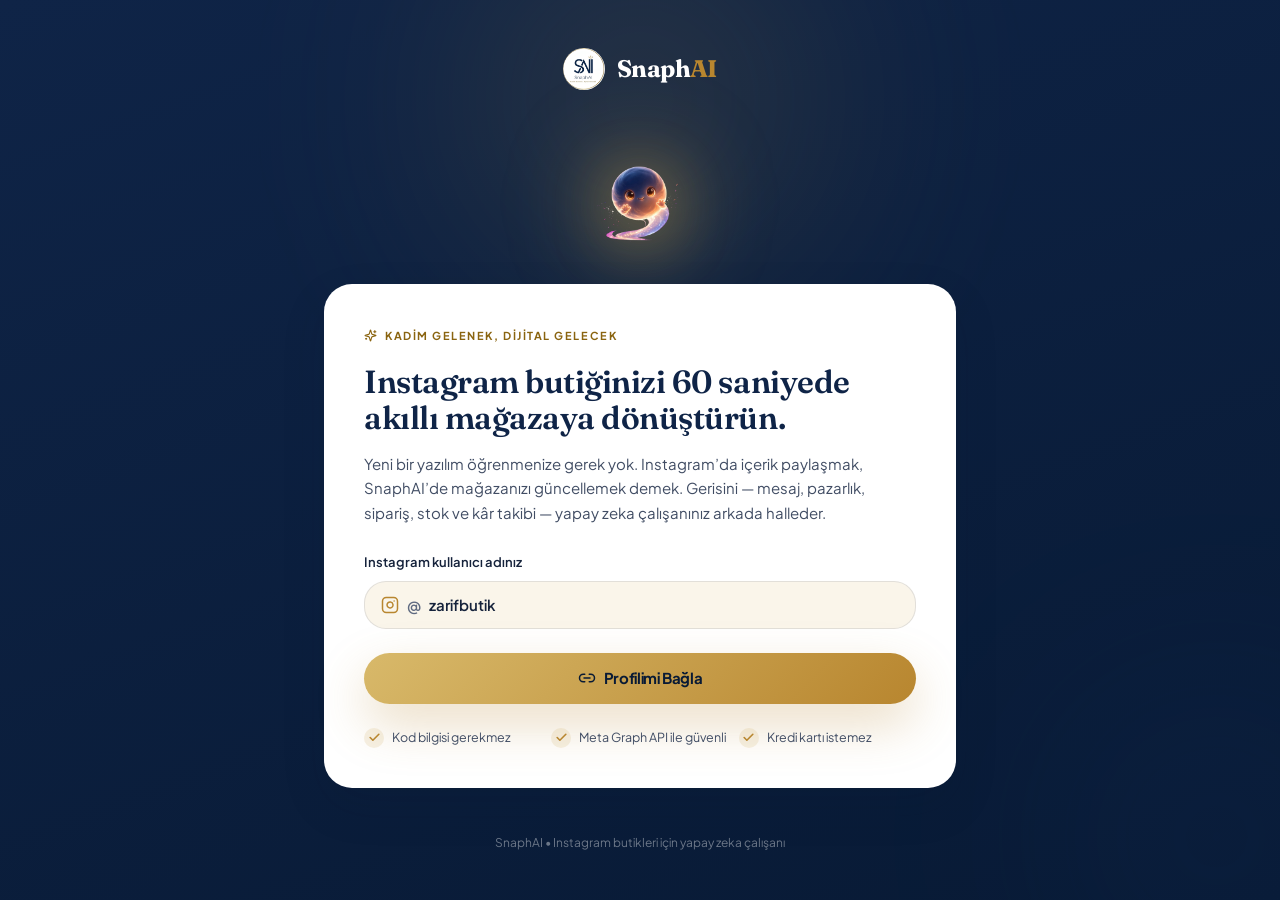
==== commit 6f9f4118: "Add base CSS styles for the application with Tailwind CSS utilities" ====
--- a/app/index.html
+++ b/app/index.html
@@ -16,8 +16,8 @@
       href="https://fonts.googleapis.com/css2?family=Fraunces:ital,opsz,wght@0,9..144,400;0,9..144,500;0,9..144,600;0,9..144,700;0,9..144,800;1,9..144,500&family=Plus+Jakarta+Sans:wght@400;500;600;700;800&display=swap"
       rel="stylesheet"
     />
-    <script type="module" crossorigin src="/app/assets/index-esC57I_W.js"></script>
-    <link rel="stylesheet" crossorigin href="/app/assets/index-B-IMsuKZ.css">
+    <script type="module" crossorigin src="/app/assets/index-B4NlzFrD.js"></script>
+    <link rel="stylesheet" crossorigin href="/app/assets/index-CEJSH5SI.css">
   </head>
   <body>
     <div id="root"></div>
--- a/app/assets/index-CEJSH5SI.css
+++ b/app/assets/index-CEJSH5SI.css
@@ -0,0 +1 @@
+*,:before,:after{--tw-border-spacing-x: 0;--tw-border-spacing-y: 0;--tw-translate-x: 0;--tw-translate-y: 0;--tw-rotate: 0;--tw-skew-x: 0;--tw-skew-y: 0;--tw-scale-x: 1;--tw-scale-y: 1;--tw-pan-x: ;--tw-pan-y: ;--tw-pinch-zoom: ;--tw-scroll-snap-strictness: proximity;--tw-gradient-from-position: ;--tw-gradient-via-position: ;--tw-gradient-to-position: ;--tw-ordinal: ;--tw-slashed-zero: ;--tw-numeric-figure: ;--tw-numeric-spacing: ;--tw-numeric-fraction: ;--tw-ring-inset: ;--tw-ring-offset-width: 0px;--tw-ring-offset-color: #fff;--tw-ring-color: rgb(59 130 246 / .5);--tw-ring-offset-shadow: 0 0 #0000;--tw-ring-shadow: 0 0 #0000;--tw-shadow: 0 0 #0000;--tw-shadow-colored: 0 0 #0000;--tw-blur: ;--tw-brightness: ;--tw-contrast: ;--tw-grayscale: ;--tw-hue-rotate: ;--tw-invert: ;--tw-saturate: ;--tw-sepia: ;--tw-drop-shadow: ;--tw-backdrop-blur: ;--tw-backdrop-brightness: ;--tw-backdrop-contrast: ;--tw-backdrop-grayscale: ;--tw-backdrop-hue-rotate: ;--tw-backdrop-invert: ;--tw-backdrop-opacity: ;--tw-backdrop-saturate: ;--tw-backdrop-sepia: ;--tw-contain-size: ;--tw-contain-layout: ;--tw-contain-paint: ;--tw-contain-style: }::backdrop{--tw-border-spacing-x: 0;--tw-border-spacing-y: 0;--tw-translate-x: 0;--tw-translate-y: 0;--tw-rotate: 0;--tw-skew-x: 0;--tw-skew-y: 0;--tw-scale-x: 1;--tw-scale-y: 1;--tw-pan-x: ;--tw-pan-y: ;--tw-pinch-zoom: ;--tw-scroll-snap-strictness: proximity;--tw-gradient-from-position: ;--tw-gradient-via-position: ;--tw-gradient-to-position: ;--tw-ordinal: ;--tw-slashed-zero: ;--tw-numeric-figure: ;--tw-numeric-spacing: ;--tw-numeric-fraction: ;--tw-ring-inset: ;--tw-ring-offset-width: 0px;--tw-ring-offset-color: #fff;--tw-ring-color: rgb(59 130 246 / .5);--tw-ring-offset-shadow: 0 0 #0000;--tw-ring-shadow: 0 0 #0000;--tw-shadow: 0 0 #0000;--tw-shadow-colored: 0 0 #0000;--tw-blur: ;--tw-brightness: ;--tw-contrast: ;--tw-grayscale: ;--tw-hue-rotate: ;--tw-invert: ;--tw-saturate: ;--tw-sepia: ;--tw-drop-shadow: ;--tw-backdrop-blur: ;--tw-backdrop-brightness: ;--tw-backdrop-contrast: ;--tw-backdrop-grayscale: ;--tw-backdrop-hue-rotate: ;--tw-backdrop-invert: ;--tw-backdrop-opacity: ;--tw-backdrop-saturate: ;--tw-backdrop-sepia: ;--tw-contain-size: ;--tw-contain-layout: ;--tw-contain-paint: ;--tw-contain-style: }*,:before,:after{box-sizing:border-box;border-width:0;border-style:solid;border-color:#e5e7eb}:before,:after{--tw-content: ""}html,:host{line-height:1.5;-webkit-text-size-adjust:100%;-moz-tab-size:4;-o-tab-size:4;tab-size:4;font-family:Plus Jakarta Sans,system-ui,-apple-system,Segoe UI,Roboto,sans-serif;font-feature-settings:normal;font-variation-settings:normal;-webkit-tap-highlight-color:transparent}body{margin:0;line-height:inherit}hr{height:0;color:inherit;border-top-width:1px}abbr:where([title]){-webkit-text-decoration:underline dotted;text-decoration:underline dotted}h1,h2,h3,h4,h5,h6{font-size:inherit;font-weight:inherit}a{color:inherit;text-decoration:inherit}b,strong{font-weight:bolder}code,kbd,samp,pre{font-family:ui-monospace,SFMono-Regular,Menlo,Monaco,Consolas,Liberation Mono,Courier New,monospace;font-feature-settings:normal;font-variation-settings:normal;font-size:1em}small{font-size:80%}sub,sup{font-size:75%;line-height:0;position:relative;vertical-align:baseline}sub{bottom:-.25em}sup{top:-.5em}table{text-indent:0;border-color:inherit;border-collapse:collapse}button,input,optgroup,select,textarea{font-family:inherit;font-feature-settings:inherit;font-variation-settings:inherit;font-size:100%;font-weight:inherit;line-height:inherit;letter-spacing:inherit;color:inherit;margin:0;padding:0}button,select{text-transform:none}button,input:where([type=button]),input:where([type=reset]),input:where([type=submit]){-webkit-appearance:button;background-color:transparent;background-image:none}:-moz-focusring{outline:auto}:-moz-ui-invalid{box-shadow:none}progress{vertical-align:baseline}::-webkit-inner-spin-button,::-webkit-outer-spin-button{height:auto}[type=search]{-webkit-appearance:textfield;outline-offset:-2px}::-webkit-search-decoration{-webkit-appearance:none}::-webkit-file-upload-button{-webkit-appearance:button;font:inherit}summary{display:list-item}blockquote,dl,dd,h1,h2,h3,h4,h5,h6,hr,figure,p,pre{margin:0}fieldset{margin:0;padding:0}legend{padding:0}ol,ul,menu{list-style:none;margin:0;padding:0}dialog{padding:0}textarea{resize:vertical}input::-moz-placeholder,textarea::-moz-placeholder{opacity:1;color:#9ca3af}input::placeholder,textarea::placeholder{opacity:1;color:#9ca3af}button,[role=button]{cursor:pointer}:disabled{cursor:default}img,svg,video,canvas,audio,iframe,embed,object{display:block;vertical-align:middle}img,video{max-width:100%;height:auto}[hidden]:where(:not([hidden=until-found])){display:none}:root{color-scheme:light}html{-webkit-text-size-adjust:100%}body{margin:0;font-family:Plus Jakarta Sans,system-ui,-apple-system,Segoe UI,Roboto,sans-serif;color:#15223b;background:#fdfbf6;-webkit-font-smoothing:antialiased;text-rendering:optimizeLegibility}h1,h2,h3,h4{font-family:Fraunces,Georgia,Times New Roman,serif;font-weight:600;line-height:1.1;letter-spacing:-.015em}*{-webkit-tap-highlight-color:transparent}::-moz-selection{background:#c9a24b47}::selection{background:#c9a24b47}::-webkit-scrollbar{width:10px;height:10px}::-webkit-scrollbar-thumb{background:#0f24472e;border-radius:999px;border:2px solid transparent;background-clip:content-box}::-webkit-scrollbar-thumb:hover{background:#0f244752;background-clip:content-box}.font-display{font-family:Fraunces,Georgia,Times New Roman,serif}.focus-ring:focus-visible{outline:2px solid #c9a24b;outline-offset:2px;border-radius:8px}.pill{display:inline-flex;align-items:center;gap:.375rem;border-radius:9999px;padding:.25rem .75rem;font-size:.75rem;line-height:1rem;font-weight:600}.eyebrow{display:inline-flex;align-items:center;gap:.5rem;font-size:11px;font-weight:700;text-transform:uppercase;letter-spacing:.14em;--tw-text-opacity: 1;color:rgb(138 100 16 / var(--tw-text-opacity, 1))}.pointer-events-none{pointer-events:none}.pointer-events-auto{pointer-events:auto}.fixed{position:fixed}.absolute{position:absolute}.relative{position:relative}.sticky{position:sticky}.inset-0{top:0;right:0;bottom:0;left:0}.inset-y-0{top:0;bottom:0}.-top-40{top:-10rem}.bottom-0{bottom:0}.bottom-5{bottom:1.25rem}.left-0{left:0}.left-0\.5{left:.125rem}.left-1\/2{left:50%}.left-3{left:.75rem}.left-\[22px\]{left:22px}.left-\[65px\]{left:65px}.right-0{right:0}.right-5{right:1.25rem}.top-0{top:0}.top-0\.5{top:.125rem}.top-1\/2{top:50%}.top-\[70px\]{top:70px}.z-10{z-index:10}.z-20{z-index:20}.z-30{z-index:30}.z-40{z-index:40}.z-\[200\]{z-index:200}.-mx-1{margin-left:-.25rem;margin-right:-.25rem}.mx-3{margin-left:.75rem;margin-right:.75rem}.mx-auto{margin-left:auto;margin-right:auto}.my-1{margin-top:.25rem;margin-bottom:.25rem}.mb-1{margin-bottom:.25rem}.mb-1\.5{margin-bottom:.375rem}.mb-2{margin-bottom:.5rem}.mb-2\.5{margin-bottom:.625rem}.mb-3{margin-bottom:.75rem}.mb-4{margin-bottom:1rem}.mb-5{margin-bottom:1.25rem}.mb-6{margin-bottom:1.5rem}.ml-0\.5{margin-left:.125rem}.ml-1{margin-left:.25rem}.ml-auto{margin-left:auto}.mt-0\.5{margin-top:.125rem}.mt-1{margin-top:.25rem}.mt-1\.5{margin-top:.375rem}.mt-10{margin-top:2.5rem}.mt-2{margin-top:.5rem}.mt-2\.5{margin-top:.625rem}.mt-3{margin-top:.75rem}.mt-4{margin-top:1rem}.mt-5{margin-top:1.25rem}.mt-6{margin-top:1.5rem}.mt-7{margin-top:1.75rem}.mt-8{margin-top:2rem}.line-clamp-1{overflow:hidden;display:-webkit-box;-webkit-box-orient:vertical;-webkit-line-clamp:1}.line-clamp-2{overflow:hidden;display:-webkit-box;-webkit-box-orient:vertical;-webkit-line-clamp:2}.block{display:block}.flex{display:flex}.inline-flex{display:inline-flex}.table{display:table}.grid{display:grid}.hidden{display:none}.\!h-11{height:2.75rem!important}.h-1\.5{height:.375rem}.h-10{height:2.5rem}.h-11{height:2.75rem}.h-12{height:3rem}.h-16{height:4rem}.h-2{height:.5rem}.h-2\.5{height:.625rem}.h-20{height:5rem}.h-5{height:1.25rem}.h-6{height:1.5rem}.h-8{height:2rem}.h-9{height:2.25rem}.h-\[120px\]{height:120px}.h-\[130px\]{height:130px}.h-\[260px\]{height:260px}.h-\[380px\]{height:380px}.h-\[520px\]{height:520px}.h-full{height:100%}.max-h-32{max-height:8rem}.max-h-\[40px\]{max-height:40px}.min-h-\[44px\]{min-height:44px}.min-h-screen{min-height:100vh}.\!w-11{width:2.75rem!important}.w-1\.5{width:.375rem}.w-10{width:2.5rem}.w-11{width:2.75rem}.w-12{width:3rem}.w-16{width:4rem}.w-2{width:.5rem}.w-2\.5{width:.625rem}.w-20{width:5rem}.w-5{width:1.25rem}.w-6{width:1.5rem}.w-8{width:2rem}.w-9{width:2.25rem}.w-\[120px\]{width:120px}.w-\[130px\]{width:130px}.w-\[264px\]{width:264px}.w-\[280px\]{width:280px}.w-\[380px\]{width:380px}.w-\[3px\]{width:3px}.w-\[520px\]{width:520px}.w-\[min\(360px\,calc\(100vw-2\.5rem\)\)\]{width:min(360px,calc(100vw - 2.5rem))}.w-full{width:100%}.min-w-0{min-width:0px}.min-w-\[20px\]{min-width:20px}.min-w-\[210px\]{min-width:210px}.min-w-\[230px\]{min-width:230px}.min-w-\[520px\]{min-width:520px}.min-w-\[880px\]{min-width:880px}.max-w-2xl{max-width:42rem}.max-w-\[1200px\]{max-width:1200px}.max-w-\[130px\]{max-width:130px}.max-w-\[80\%\]{max-width:80%}.max-w-\[82\%\]{max-width:82%}.max-w-\[85\%\]{max-width:85%}.max-w-md{max-width:28rem}.max-w-sm{max-width:24rem}.flex-1{flex:1 1 0%}.flex-none{flex:none}.shrink-0{flex-shrink:0}.border-collapse{border-collapse:collapse}.-translate-x-1\/2{--tw-translate-x: -50%;transform:translate(var(--tw-translate-x),var(--tw-translate-y)) rotate(var(--tw-rotate)) skew(var(--tw-skew-x)) skewY(var(--tw-skew-y)) scaleX(var(--tw-scale-x)) scaleY(var(--tw-scale-y))}.-translate-y-1\/2{--tw-translate-y: -50%;transform:translate(var(--tw-translate-x),var(--tw-translate-y)) rotate(var(--tw-rotate)) skew(var(--tw-skew-x)) skewY(var(--tw-skew-y)) scaleX(var(--tw-scale-x)) scaleY(var(--tw-scale-y))}.translate-x-1\/3{--tw-translate-x: 33.333333%;transform:translate(var(--tw-translate-x),var(--tw-translate-y)) rotate(var(--tw-rotate)) skew(var(--tw-skew-x)) skewY(var(--tw-skew-y)) scaleX(var(--tw-scale-x)) scaleY(var(--tw-scale-y))}.translate-y-1\/3{--tw-translate-y: 33.333333%;transform:translate(var(--tw-translate-x),var(--tw-translate-y)) rotate(var(--tw-rotate)) skew(var(--tw-skew-x)) skewY(var(--tw-skew-y)) scaleX(var(--tw-scale-x)) scaleY(var(--tw-scale-y))}.transform{transform:translate(var(--tw-translate-x),var(--tw-translate-y)) rotate(var(--tw-rotate)) skew(var(--tw-skew-x)) skewY(var(--tw-skew-y)) scaleX(var(--tw-scale-x)) scaleY(var(--tw-scale-y))}@keyframes fade-up{0%{opacity:0;transform:translateY(10px)}to{opacity:1;transform:translateY(0)}}.animate-fade-up{animation:fade-up .5s cubic-bezier(.22,.61,.36,1) both}@keyframes float{0%,to{transform:translateY(0)}50%{transform:translateY(-10px)}}.animate-float{animation:float 4s ease-in-out infinite}@keyframes ping{75%,to{transform:scale(2);opacity:0}}.animate-ping{animation:ping 1s cubic-bezier(0,0,.2,1) infinite}@keyframes pulse{50%{opacity:.5}}.animate-pulse{animation:pulse 2s cubic-bezier(.4,0,.6,1) infinite}@keyframes pulse-ring{0%{box-shadow:0 0 #c9a24b80}70%{box-shadow:0 0 0 12px #c9a24b00}to{box-shadow:0 0 #c9a24b00}}.animate-pulse-ring{animation:pulse-ring 2s cubic-bezier(.22,.61,.36,1) infinite}@keyframes spin{to{transform:rotate(360deg)}}.animate-spin{animation:spin 1s linear infinite}@keyframes typing{0%,60%,to{opacity:.3;transform:translateY(0)}30%{opacity:1;transform:translateY(-3px)}}.animate-typing{animation:typing 1.2s ease-in-out infinite}.cursor-not-allowed{cursor:not-allowed}.cursor-pointer{cursor:pointer}.select-none{-webkit-user-select:none;-moz-user-select:none;user-select:none}.resize-none{resize:none}.appearance-none{-webkit-appearance:none;-moz-appearance:none;appearance:none}.grid-cols-1{grid-template-columns:repeat(1,minmax(0,1fr))}.grid-cols-2{grid-template-columns:repeat(2,minmax(0,1fr))}.grid-cols-3{grid-template-columns:repeat(3,minmax(0,1fr))}.flex-col{flex-direction:column}.flex-wrap{flex-wrap:wrap}.items-start{align-items:flex-start}.items-end{align-items:flex-end}.items-center{align-items:center}.items-baseline{align-items:baseline}.justify-start{justify-content:flex-start}.justify-end{justify-content:flex-end}.justify-center{justify-content:center}.justify-between{justify-content:space-between}.gap-0\.5{gap:.125rem}.gap-1{gap:.25rem}.gap-1\.5{gap:.375rem}.gap-2{gap:.5rem}.gap-2\.5{gap:.625rem}.gap-3{gap:.75rem}.gap-4{gap:1rem}.gap-5{gap:1.25rem}.gap-6{gap:1.5rem}.gap-\[3px\]{gap:3px}.gap-x-4{-moz-column-gap:1rem;column-gap:1rem}.gap-y-2{row-gap:.5rem}.space-y-1>:not([hidden])~:not([hidden]){--tw-space-y-reverse: 0;margin-top:calc(.25rem * calc(1 - var(--tw-space-y-reverse)));margin-bottom:calc(.25rem * var(--tw-space-y-reverse))}.space-y-2>:not([hidden])~:not([hidden]){--tw-space-y-reverse: 0;margin-top:calc(.5rem * calc(1 - var(--tw-space-y-reverse)));margin-bottom:calc(.5rem * var(--tw-space-y-reverse))}.space-y-3>:not([hidden])~:not([hidden]){--tw-space-y-reverse: 0;margin-top:calc(.75rem * calc(1 - var(--tw-space-y-reverse)));margin-bottom:calc(.75rem * var(--tw-space-y-reverse))}.space-y-8>:not([hidden])~:not([hidden]){--tw-space-y-reverse: 0;margin-top:calc(2rem * calc(1 - var(--tw-space-y-reverse)));margin-bottom:calc(2rem * var(--tw-space-y-reverse))}.divide-y>:not([hidden])~:not([hidden]){--tw-divide-y-reverse: 0;border-top-width:calc(1px * calc(1 - var(--tw-divide-y-reverse)));border-bottom-width:calc(1px * var(--tw-divide-y-reverse))}.divide-line>:not([hidden])~:not([hidden]){border-color:#0f24471a}.overflow-hidden{overflow:hidden}.overflow-x-auto{overflow-x:auto}.overflow-y-auto{overflow-y:auto}.truncate{overflow:hidden;text-overflow:ellipsis;white-space:nowrap}.whitespace-pre-line{white-space:pre-line}.whitespace-pre-wrap{white-space:pre-wrap}.rounded-2xl{border-radius:22px}.rounded-3xl{border-radius:28px}.rounded-\[20px\]{border-radius:20px}.rounded-\[22px\]{border-radius:22px}.rounded-full{border-radius:9999px}.rounded-lg{border-radius:.5rem}.rounded-xl{border-radius:18px}.rounded-bl-md{border-bottom-left-radius:.375rem}.rounded-br-md{border-bottom-right-radius:.375rem}.border{border-width:1px}.border-2{border-width:2px}.border-\[1\.6px\]{border-width:1.6px}.border-y{border-top-width:1px;border-bottom-width:1px}.border-b{border-bottom-width:1px}.border-r{border-right-width:1px}.border-t{border-top-width:1px}.border-dashed{border-style:dashed}.border-amber-200{--tw-border-opacity: 1;border-color:rgb(253 230 138 / var(--tw-border-opacity, 1))}.border-emerald-200{--tw-border-opacity: 1;border-color:rgb(167 243 208 / var(--tw-border-opacity, 1))}.border-gold-300{--tw-border-opacity: 1;border-color:rgb(231 211 161 / var(--tw-border-opacity, 1))}.border-gold-400{--tw-border-opacity: 1;border-color:rgb(216 185 106 / var(--tw-border-opacity, 1))}.border-gold-400\/50{border-color:#d8b96a80}.border-gold-500{--tw-border-opacity: 1;border-color:rgb(201 162 75 / var(--tw-border-opacity, 1))}.border-line{border-color:#0f24471a}.border-line\/70{border-color:#0f2447b3}.border-navy-600\/25{border-color:#14315c40}.border-navy-700{--tw-border-opacity: 1;border-color:rgb(15 36 71 / var(--tw-border-opacity, 1))}.border-transparent{border-color:transparent}.border-white\/20{border-color:#fff3}.bg-amber-100{--tw-bg-opacity: 1;background-color:rgb(254 243 199 / var(--tw-bg-opacity, 1))}.bg-amber-50{--tw-bg-opacity: 1;background-color:rgb(255 251 235 / var(--tw-bg-opacity, 1))}.bg-cream-2{--tw-bg-opacity: 1;background-color:rgb(250 245 234 / var(--tw-bg-opacity, 1))}.bg-cream-2\/60{background-color:#faf5ea99}.bg-emerald-400{--tw-bg-opacity: 1;background-color:rgb(52 211 153 / var(--tw-bg-opacity, 1))}.bg-emerald-50{--tw-bg-opacity: 1;background-color:rgb(236 253 245 / var(--tw-bg-opacity, 1))}.bg-emerald-500{--tw-bg-opacity: 1;background-color:rgb(16 185 129 / var(--tw-bg-opacity, 1))}.bg-emerald-500\/90{background-color:#10b981e6}.bg-gold-300\/20{background-color:#e7d3a133}.bg-gold-300\/25{background-color:#e7d3a140}.bg-gold-400{--tw-bg-opacity: 1;background-color:rgb(216 185 106 / var(--tw-bg-opacity, 1))}.bg-gold-400\/20{background-color:#d8b96a33}.bg-gold-400\/40{background-color:#d8b96a66}.bg-gold-500{--tw-bg-opacity: 1;background-color:rgb(201 162 75 / var(--tw-bg-opacity, 1))}.bg-gold-500\/15{background-color:#c9a24b26}.bg-ivory{--tw-bg-opacity: 1;background-color:rgb(253 251 246 / var(--tw-bg-opacity, 1))}.bg-ivory\/95{background-color:#fdfbf6f2}.bg-navy-700{--tw-bg-opacity: 1;background-color:rgb(15 36 71 / var(--tw-bg-opacity, 1))}.bg-navy-700\/10{background-color:#0f24471a}.bg-navy-700\/15{background-color:#0f244726}.bg-navy-700\/40{background-color:#0f244766}.bg-navy-700\/5{background-color:#0f24470d}.bg-navy-700\/50{background-color:#0f244780}.bg-navy-900\/40{background-color:#081a3566}.bg-orange-50{--tw-bg-opacity: 1;background-color:rgb(255 247 237 / var(--tw-bg-opacity, 1))}.bg-red-500{--tw-bg-opacity: 1;background-color:rgb(239 68 68 / var(--tw-bg-opacity, 1))}.bg-rose-50{--tw-bg-opacity: 1;background-color:rgb(255 241 242 / var(--tw-bg-opacity, 1))}.bg-rose-500{--tw-bg-opacity: 1;background-color:rgb(244 63 94 / var(--tw-bg-opacity, 1))}.bg-sky-50{--tw-bg-opacity: 1;background-color:rgb(240 249 255 / var(--tw-bg-opacity, 1))}.bg-slate-100{--tw-bg-opacity: 1;background-color:rgb(241 245 249 / var(--tw-bg-opacity, 1))}.bg-transparent{background-color:transparent}.bg-white{--tw-bg-opacity: 1;background-color:rgb(255 255 255 / var(--tw-bg-opacity, 1))}.bg-white\/20{background-color:#fff3}.bg-white\/55{background-color:#ffffff8c}.bg-white\/60{background-color:#fff9}.bg-white\/70{background-color:#ffffffb3}.bg-gold-grad{background-image:linear-gradient(135deg,#d8b96a,#b8862f)}.bg-navy-grad{background-image:linear-gradient(160deg,#0f2447,#081a35)}.object-contain{-o-object-fit:contain;object-fit:contain}.\!p-0{padding:0!important}.p-1\.5{padding:.375rem}.p-2{padding:.5rem}.p-3{padding:.75rem}.p-3\.5{padding:.875rem}.p-4{padding:1rem}.p-5{padding:1.25rem}.p-7{padding:1.75rem}.px-1{padding-left:.25rem;padding-right:.25rem}.px-1\.5{padding-left:.375rem;padding-right:.375rem}.px-2{padding-left:.5rem;padding-right:.5rem}.px-2\.5{padding-left:.625rem;padding-right:.625rem}.px-3{padding-left:.75rem;padding-right:.75rem}.px-3\.5{padding-left:.875rem;padding-right:.875rem}.px-4{padding-left:1rem;padding-right:1rem}.px-5{padding-left:1.25rem;padding-right:1.25rem}.px-6{padding-left:1.5rem;padding-right:1.5rem}.py-0\.5{padding-top:.125rem;padding-bottom:.125rem}.py-1{padding-top:.25rem;padding-bottom:.25rem}.py-1\.5{padding-top:.375rem;padding-bottom:.375rem}.py-14{padding-top:3.5rem;padding-bottom:3.5rem}.py-2{padding-top:.5rem;padding-bottom:.5rem}.py-2\.5{padding-top:.625rem;padding-bottom:.625rem}.py-3{padding-top:.75rem;padding-bottom:.75rem}.py-3\.5{padding-top:.875rem;padding-bottom:.875rem}.py-4{padding-top:1rem;padding-bottom:1rem}.py-5{padding-top:1.25rem;padding-bottom:1.25rem}.py-6{padding-top:1.5rem;padding-bottom:1.5rem}.py-8{padding-top:2rem;padding-bottom:2rem}.py-9{padding-top:2.25rem;padding-bottom:2.25rem}.pb-2{padding-bottom:.5rem}.pb-3{padding-bottom:.75rem}.pb-6{padding-bottom:1.5rem}.pl-6{padding-left:1.5rem}.pl-9{padding-left:2.25rem}.pr-4{padding-right:1rem}.pt-2{padding-top:.5rem}.pt-2\.5{padding-top:.625rem}.pt-3{padding-top:.75rem}.pt-4{padding-top:1rem}.pt-5{padding-top:1.25rem}.pt-6{padding-top:1.5rem}.text-left{text-align:left}.text-center{text-align:center}.text-right{text-align:right}.text-2xl{font-size:1.5rem;line-height:2rem}.text-\[10px\]{font-size:10px}.text-\[11\.5px\]{font-size:11.5px}.text-\[11px\]{font-size:11px}.text-\[12\.5px\]{font-size:12.5px}.text-\[12px\]{font-size:12px}.text-\[13\.5px\]{font-size:13.5px}.text-\[13px\]{font-size:13px}.text-\[14px\]{font-size:14px}.text-\[15px\]{font-size:15px}.text-\[16px\]{font-size:16px}.text-\[17px\]{font-size:17px}.text-\[18px\]{font-size:18px}.text-\[22px\]{font-size:22px}.text-\[24px\]{font-size:24px}.text-\[26px\]{font-size:26px}.text-\[28px\]{font-size:28px}.text-lg{font-size:1.125rem;line-height:1.75rem}.text-sm{font-size:.875rem;line-height:1.25rem}.text-xl{font-size:1.25rem;line-height:1.75rem}.text-xs{font-size:.75rem;line-height:1rem}.font-bold{font-weight:700}.font-medium{font-weight:500}.font-normal{font-weight:400}.font-semibold{font-weight:600}.uppercase{text-transform:uppercase}.italic{font-style:italic}.leading-\[1\.12\]{line-height:1.12}.leading-none{line-height:1}.leading-relaxed{line-height:1.625}.leading-snug{line-height:1.375}.leading-tight{line-height:1.25}.tracking-tight{letter-spacing:-.025em}.tracking-wide{letter-spacing:.025em}.tracking-widest{letter-spacing:.1em}.text-amber-600{--tw-text-opacity: 1;color:rgb(217 119 6 / var(--tw-text-opacity, 1))}.text-amber-700{--tw-text-opacity: 1;color:rgb(180 83 9 / var(--tw-text-opacity, 1))}.text-amber-800{--tw-text-opacity: 1;color:rgb(146 64 14 / var(--tw-text-opacity, 1))}.text-emerald-500{--tw-text-opacity: 1;color:rgb(16 185 129 / var(--tw-text-opacity, 1))}.text-emerald-600{--tw-text-opacity: 1;color:rgb(5 150 105 / var(--tw-text-opacity, 1))}.text-emerald-700{--tw-text-opacity: 1;color:rgb(4 120 87 / var(--tw-text-opacity, 1))}.text-gold-300{--tw-text-opacity: 1;color:rgb(231 211 161 / var(--tw-text-opacity, 1))}.text-gold-500{--tw-text-opacity: 1;color:rgb(201 162 75 / var(--tw-text-opacity, 1))}.text-gold-600{--tw-text-opacity: 1;color:rgb(184 134 47 / var(--tw-text-opacity, 1))}.text-gold-text{--tw-text-opacity: 1;color:rgb(138 100 16 / var(--tw-text-opacity, 1))}.text-ink{--tw-text-opacity: 1;color:rgb(21 34 59 / var(--tw-text-opacity, 1))}.text-ink-soft{--tw-text-opacity: 1;color:rgb(65 77 100 / var(--tw-text-opacity, 1))}.text-muted{--tw-text-opacity: 1;color:rgb(95 106 128 / var(--tw-text-opacity, 1))}.text-navy-600{--tw-text-opacity: 1;color:rgb(20 49 92 / var(--tw-text-opacity, 1))}.text-navy-700{--tw-text-opacity: 1;color:rgb(15 36 71 / var(--tw-text-opacity, 1))}.text-navy-900{--tw-text-opacity: 1;color:rgb(8 26 53 / var(--tw-text-opacity, 1))}.text-orange-700{--tw-text-opacity: 1;color:rgb(194 65 12 / var(--tw-text-opacity, 1))}.text-rose-600{--tw-text-opacity: 1;color:rgb(225 29 72 / var(--tw-text-opacity, 1))}.text-sky-600{--tw-text-opacity: 1;color:rgb(2 132 199 / var(--tw-text-opacity, 1))}.text-sky-700{--tw-text-opacity: 1;color:rgb(3 105 161 / var(--tw-text-opacity, 1))}.text-slate-500{--tw-text-opacity: 1;color:rgb(100 116 139 / var(--tw-text-opacity, 1))}.text-slate-600{--tw-text-opacity: 1;color:rgb(71 85 105 / var(--tw-text-opacity, 1))}.text-white{--tw-text-opacity: 1;color:rgb(255 255 255 / var(--tw-text-opacity, 1))}.text-white\/40{color:#fff6}.text-white\/70{color:#ffffffb3}.text-white\/80{color:#fffc}.text-white\/85{color:#ffffffd9}.line-through{text-decoration-line:line-through}.accent-gold-500{accent-color:#c9a24b}.opacity-25{opacity:.25}.opacity-40{opacity:.4}.opacity-45{opacity:.45}.opacity-60{opacity:.6}.opacity-75{opacity:.75}.opacity-80{opacity:.8}.shadow-card{--tw-shadow: 0 1px 2px rgba(8,26,53,.04), 0 8px 24px rgba(8,26,53,.06);--tw-shadow-colored: 0 1px 2px var(--tw-shadow-color), 0 8px 24px var(--tw-shadow-color);box-shadow:var(--tw-ring-offset-shadow, 0 0 #0000),var(--tw-ring-shadow, 0 0 #0000),var(--tw-shadow)}.shadow-gold{--tw-shadow: 0 20px 50px rgba(184, 134, 47, .28);--tw-shadow-colored: 0 20px 50px var(--tw-shadow-color);box-shadow:var(--tw-ring-offset-shadow, 0 0 #0000),var(--tw-ring-shadow, 0 0 #0000),var(--tw-shadow)}.shadow-md{--tw-shadow: 0 18px 45px rgba(8, 26, 53, .12);--tw-shadow-colored: 0 18px 45px var(--tw-shadow-color);box-shadow:var(--tw-ring-offset-shadow, 0 0 #0000),var(--tw-ring-shadow, 0 0 #0000),var(--tw-shadow)}.shadow-sm{--tw-shadow: 0 4px 18px rgba(8, 26, 53, .08);--tw-shadow-colored: 0 4px 18px var(--tw-shadow-color);box-shadow:var(--tw-ring-offset-shadow, 0 0 #0000),var(--tw-ring-shadow, 0 0 #0000),var(--tw-shadow)}.outline-none{outline:2px solid transparent;outline-offset:2px}.outline{outline-style:solid}.blur-2xl{--tw-blur: blur(40px);filter:var(--tw-blur) var(--tw-brightness) var(--tw-contrast) var(--tw-grayscale) var(--tw-hue-rotate) var(--tw-invert) var(--tw-saturate) var(--tw-sepia) var(--tw-drop-shadow)}.blur-\[120px\]{--tw-blur: blur(120px);filter:var(--tw-blur) var(--tw-brightness) var(--tw-contrast) var(--tw-grayscale) var(--tw-hue-rotate) var(--tw-invert) var(--tw-saturate) var(--tw-sepia) var(--tw-drop-shadow)}.blur-xl{--tw-blur: blur(24px);filter:var(--tw-blur) var(--tw-brightness) var(--tw-contrast) var(--tw-grayscale) var(--tw-hue-rotate) var(--tw-invert) var(--tw-saturate) var(--tw-sepia) var(--tw-drop-shadow)}.drop-shadow-\[0_10px_30px_rgba\(201\,162\,75\,0\.35\)\]{--tw-drop-shadow: drop-shadow(0 10px 30px rgba(201,162,75,.35));filter:var(--tw-blur) var(--tw-brightness) var(--tw-contrast) var(--tw-grayscale) var(--tw-hue-rotate) var(--tw-invert) var(--tw-saturate) var(--tw-sepia) var(--tw-drop-shadow)}.drop-shadow-lg{--tw-drop-shadow: drop-shadow(0 10px 8px rgb(0 0 0 / .04)) drop-shadow(0 4px 3px rgb(0 0 0 / .1));filter:var(--tw-blur) var(--tw-brightness) var(--tw-contrast) var(--tw-grayscale) var(--tw-hue-rotate) var(--tw-invert) var(--tw-saturate) var(--tw-sepia) var(--tw-drop-shadow)}.filter{filter:var(--tw-blur) var(--tw-brightness) var(--tw-contrast) var(--tw-grayscale) var(--tw-hue-rotate) var(--tw-invert) var(--tw-saturate) var(--tw-sepia) var(--tw-drop-shadow)}.backdrop-blur{--tw-backdrop-blur: blur(8px);-webkit-backdrop-filter:var(--tw-backdrop-blur) var(--tw-backdrop-brightness) var(--tw-backdrop-contrast) var(--tw-backdrop-grayscale) var(--tw-backdrop-hue-rotate) var(--tw-backdrop-invert) var(--tw-backdrop-opacity) var(--tw-backdrop-saturate) var(--tw-backdrop-sepia);backdrop-filter:var(--tw-backdrop-blur) var(--tw-backdrop-brightness) var(--tw-backdrop-contrast) var(--tw-backdrop-grayscale) var(--tw-backdrop-hue-rotate) var(--tw-backdrop-invert) var(--tw-backdrop-opacity) var(--tw-backdrop-saturate) var(--tw-backdrop-sepia)}.backdrop-blur-sm{--tw-backdrop-blur: blur(4px);-webkit-backdrop-filter:var(--tw-backdrop-blur) var(--tw-backdrop-brightness) var(--tw-backdrop-contrast) var(--tw-backdrop-grayscale) var(--tw-backdrop-hue-rotate) var(--tw-backdrop-invert) var(--tw-backdrop-opacity) var(--tw-backdrop-saturate) var(--tw-backdrop-sepia);backdrop-filter:var(--tw-backdrop-blur) var(--tw-backdrop-brightness) var(--tw-backdrop-contrast) var(--tw-backdrop-grayscale) var(--tw-backdrop-hue-rotate) var(--tw-backdrop-invert) var(--tw-backdrop-opacity) var(--tw-backdrop-saturate) var(--tw-backdrop-sepia)}.transition{transition-property:color,background-color,border-color,text-decoration-color,fill,stroke,opacity,box-shadow,transform,filter,backdrop-filter;transition-timing-function:cubic-bezier(.4,0,.2,1);transition-duration:.15s}.transition-all{transition-property:all;transition-timing-function:cubic-bezier(.4,0,.2,1);transition-duration:.15s}.transition-colors{transition-property:color,background-color,border-color,text-decoration-color,fill,stroke;transition-timing-function:cubic-bezier(.4,0,.2,1);transition-duration:.15s}.transition-opacity{transition-property:opacity;transition-timing-function:cubic-bezier(.4,0,.2,1);transition-duration:.15s}.transition-shadow{transition-property:box-shadow;transition-timing-function:cubic-bezier(.4,0,.2,1);transition-duration:.15s}.transition-transform{transition-property:transform;transition-timing-function:cubic-bezier(.4,0,.2,1);transition-duration:.15s}.duration-200{transition-duration:.2s}.duration-500{transition-duration:.5s}.ease-brand{transition-timing-function:cubic-bezier(.22,.61,.36,1)}.ease-in-out{transition-timing-function:cubic-bezier(.4,0,.2,1)}.glass{background:#fdfbf6d9;-webkit-backdrop-filter:saturate(160%) blur(14px);backdrop-filter:saturate(160%) blur(14px)}.no-scrollbar::-webkit-scrollbar{display:none}.no-scrollbar{-ms-overflow-style:none;scrollbar-width:none}.placeholder\:font-normal::-moz-placeholder{font-weight:400}.placeholder\:font-normal::placeholder{font-weight:400}.placeholder\:text-muted::-moz-placeholder{--tw-text-opacity: 1;color:rgb(95 106 128 / var(--tw-text-opacity, 1))}.placeholder\:text-muted::placeholder{--tw-text-opacity: 1;color:rgb(95 106 128 / var(--tw-text-opacity, 1))}.first\:border-t-0:first-child{border-top-width:0px}.first\:pt-0:first-child{padding-top:0}.last\:border-0:last-child{border-width:0px}.last\:pb-0:last-child{padding-bottom:0}.focus-within\:border-gold-500:focus-within{--tw-border-opacity: 1;border-color:rgb(201 162 75 / var(--tw-border-opacity, 1))}.hover\:-translate-y-0\.5:hover{--tw-translate-y: -.125rem;transform:translate(var(--tw-translate-x),var(--tw-translate-y)) rotate(var(--tw-rotate)) skew(var(--tw-skew-x)) skewY(var(--tw-skew-y)) scaleX(var(--tw-scale-x)) scaleY(var(--tw-scale-y))}.hover\:scale-105:hover{--tw-scale-x: 1.05;--tw-scale-y: 1.05;transform:translate(var(--tw-translate-x),var(--tw-translate-y)) rotate(var(--tw-rotate)) skew(var(--tw-skew-x)) skewY(var(--tw-skew-y)) scaleX(var(--tw-scale-x)) scaleY(var(--tw-scale-y))}.hover\:border-gold-400:hover{--tw-border-opacity: 1;border-color:rgb(216 185 106 / var(--tw-border-opacity, 1))}.hover\:border-navy-600\/40:hover{border-color:#14315c66}.hover\:bg-cream-2\/40:hover{background-color:#faf5ea66}.hover\:bg-gold-300\/35:hover{background-color:#e7d3a159}.hover\:bg-gold-500\/10:hover{background-color:#c9a24b1a}.hover\:bg-navy-600:hover{--tw-bg-opacity: 1;background-color:rgb(20 49 92 / var(--tw-bg-opacity, 1))}.hover\:bg-navy-700:hover{--tw-bg-opacity: 1;background-color:rgb(15 36 71 / var(--tw-bg-opacity, 1))}.hover\:bg-navy-700\/5:hover{background-color:#0f24470d}.hover\:bg-white\/30:hover{background-color:#ffffff4d}.hover\:text-gold-500:hover{--tw-text-opacity: 1;color:rgb(201 162 75 / var(--tw-text-opacity, 1))}.hover\:text-navy-700:hover{--tw-text-opacity: 1;color:rgb(15 36 71 / var(--tw-text-opacity, 1))}.hover\:text-rose-700:hover{--tw-text-opacity: 1;color:rgb(190 18 60 / var(--tw-text-opacity, 1))}.hover\:text-white:hover{--tw-text-opacity: 1;color:rgb(255 255 255 / var(--tw-text-opacity, 1))}.hover\:shadow-md:hover{--tw-shadow: 0 18px 45px rgba(8, 26, 53, .12);--tw-shadow-colored: 0 18px 45px var(--tw-shadow-color);box-shadow:var(--tw-ring-offset-shadow, 0 0 #0000),var(--tw-ring-shadow, 0 0 #0000),var(--tw-shadow)}.focus\:border-gold-400:focus{--tw-border-opacity: 1;border-color:rgb(216 185 106 / var(--tw-border-opacity, 1))}.focus\:border-navy-600:focus{--tw-border-opacity: 1;border-color:rgb(20 49 92 / var(--tw-border-opacity, 1))}.focus\:border-navy-700\/40:focus{border-color:#0f244766}.active\:scale-95:active{--tw-scale-x: .95;--tw-scale-y: .95;transform:translate(var(--tw-translate-x),var(--tw-translate-y)) rotate(var(--tw-rotate)) skew(var(--tw-skew-x)) skewY(var(--tw-skew-y)) scaleX(var(--tw-scale-x)) scaleY(var(--tw-scale-y))}.disabled\:cursor-not-allowed:disabled{cursor:not-allowed}.disabled\:opacity-50:disabled{opacity:.5}.disabled\:opacity-60:disabled{opacity:.6}.disabled\:hover\:translate-y-0:hover:disabled{--tw-translate-y: 0px;transform:translate(var(--tw-translate-x),var(--tw-translate-y)) rotate(var(--tw-rotate)) skew(var(--tw-skew-x)) skewY(var(--tw-skew-y)) scaleX(var(--tw-scale-x)) scaleY(var(--tw-scale-y))}@media (min-width: 640px){.sm\:left-\[105px\]{left:105px}.sm\:flex{display:flex}.sm\:inline-flex{display:inline-flex}.sm\:max-w-\[70\%\]{max-width:70%}.sm\:grid-cols-2{grid-template-columns:repeat(2,minmax(0,1fr))}.sm\:grid-cols-3{grid-template-columns:repeat(3,minmax(0,1fr))}.sm\:grid-cols-4{grid-template-columns:repeat(4,minmax(0,1fr))}.sm\:flex-row{flex-direction:row}.sm\:items-start{align-items:flex-start}.sm\:items-end{align-items:flex-end}.sm\:items-center{align-items:center}.sm\:justify-start{justify-content:flex-start}.sm\:justify-between{justify-content:space-between}.sm\:gap-8{gap:2rem}.sm\:p-10{padding:2.5rem}.sm\:p-6{padding:1.5rem}.sm\:px-10{padding-left:2.5rem;padding-right:2.5rem}.sm\:px-6{padding-left:1.5rem;padding-right:1.5rem}.sm\:py-12{padding-top:3rem;padding-bottom:3rem}.sm\:py-8{padding-top:2rem;padding-bottom:2rem}.sm\:text-left{text-align:left}.sm\:text-\[30px\]{font-size:30px}.sm\:text-\[32px\]{font-size:32px}}@media (min-width: 768px){.md\:grid-cols-3{grid-template-columns:repeat(3,minmax(0,1fr))}}@media (min-width: 1024px){.lg\:col-span-2{grid-column:span 2 / span 2}.lg\:row-span-2{grid-row:span 2 / span 2}.lg\:block{display:block}.lg\:flex{display:flex}.lg\:hidden{display:none}.lg\:h-\[calc\(100vh-220px\)\]{height:calc(100vh - 220px)}.lg\:max-h-\[calc\(100vh-220px\)\]{max-height:calc(100vh - 220px)}.lg\:w-72{width:18rem}.lg\:grid-cols-2{grid-template-columns:repeat(2,minmax(0,1fr))}.lg\:grid-cols-3{grid-template-columns:repeat(3,minmax(0,1fr))}.lg\:grid-cols-5{grid-template-columns:repeat(5,minmax(0,1fr))}.lg\:grid-cols-\[2fr_1fr\]{grid-template-columns:2fr 1fr}.lg\:grid-cols-\[320px_1fr\]{grid-template-columns:320px 1fr}.lg\:flex-row{flex-direction:row}.lg\:items-center{align-items:center}.lg\:justify-between{justify-content:space-between}.lg\:pl-\[264px\]{padding-left:264px}}
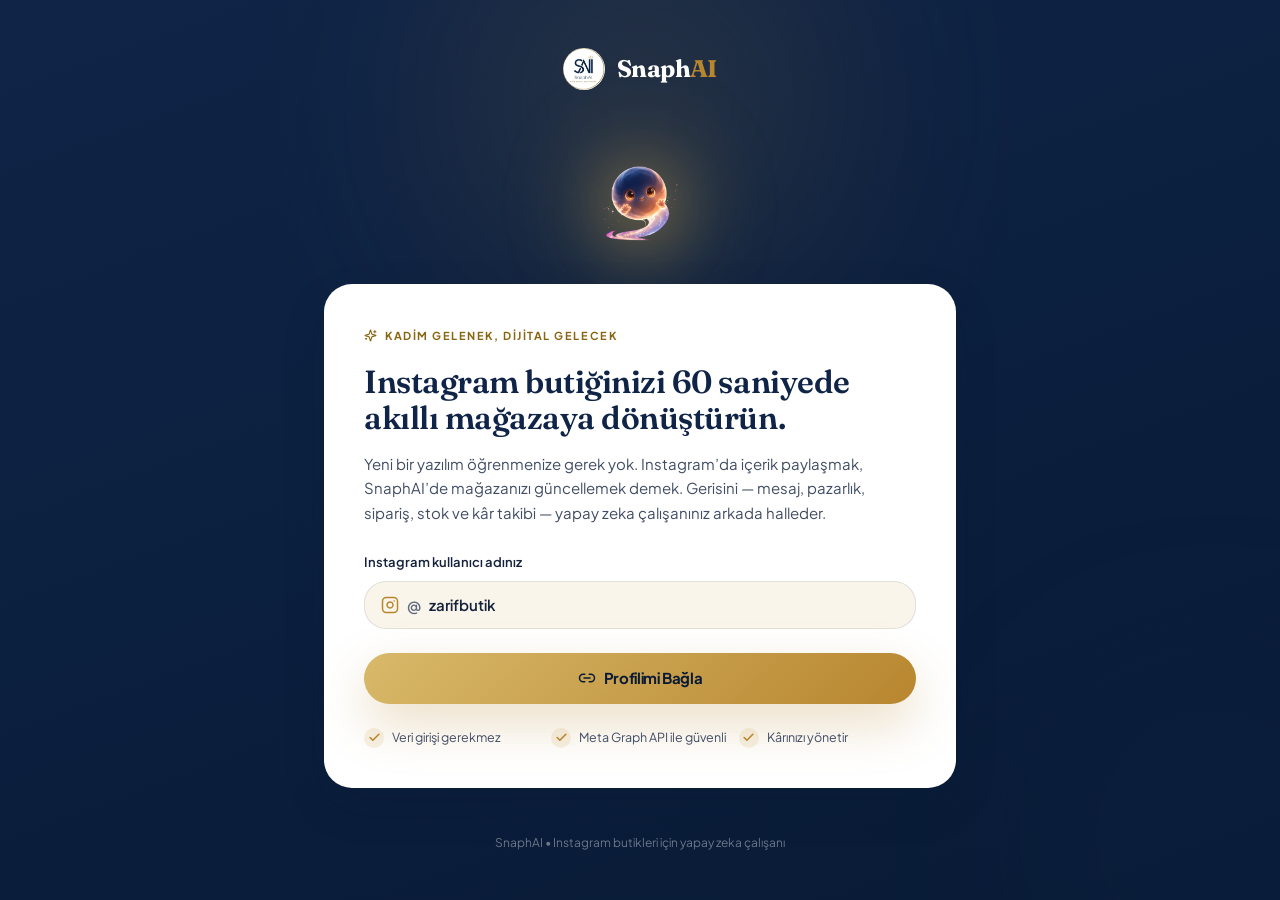
==== commit c0106cd8: "Refactor code structure for improved readability and maintainability" ====
--- a/app/index.html
+++ b/app/index.html
@@ -16,7 +16,7 @@
       href="https://fonts.googleapis.com/css2?family=Fraunces:ital,opsz,wght@0,9..144,400;0,9..144,500;0,9..144,600;0,9..144,700;0,9..144,800;1,9..144,500&family=Plus+Jakarta+Sans:wght@400;500;600;700;800&display=swap"
       rel="stylesheet"
     />
-    <script type="module" crossorigin src="/app/assets/index-B4NlzFrD.js"></script>
+    <script type="module" crossorigin src="/app/assets/index-gAgfl9xV.js"></script>
     <link rel="stylesheet" crossorigin href="/app/assets/index-CEJSH5SI.css">
   </head>
   <body>
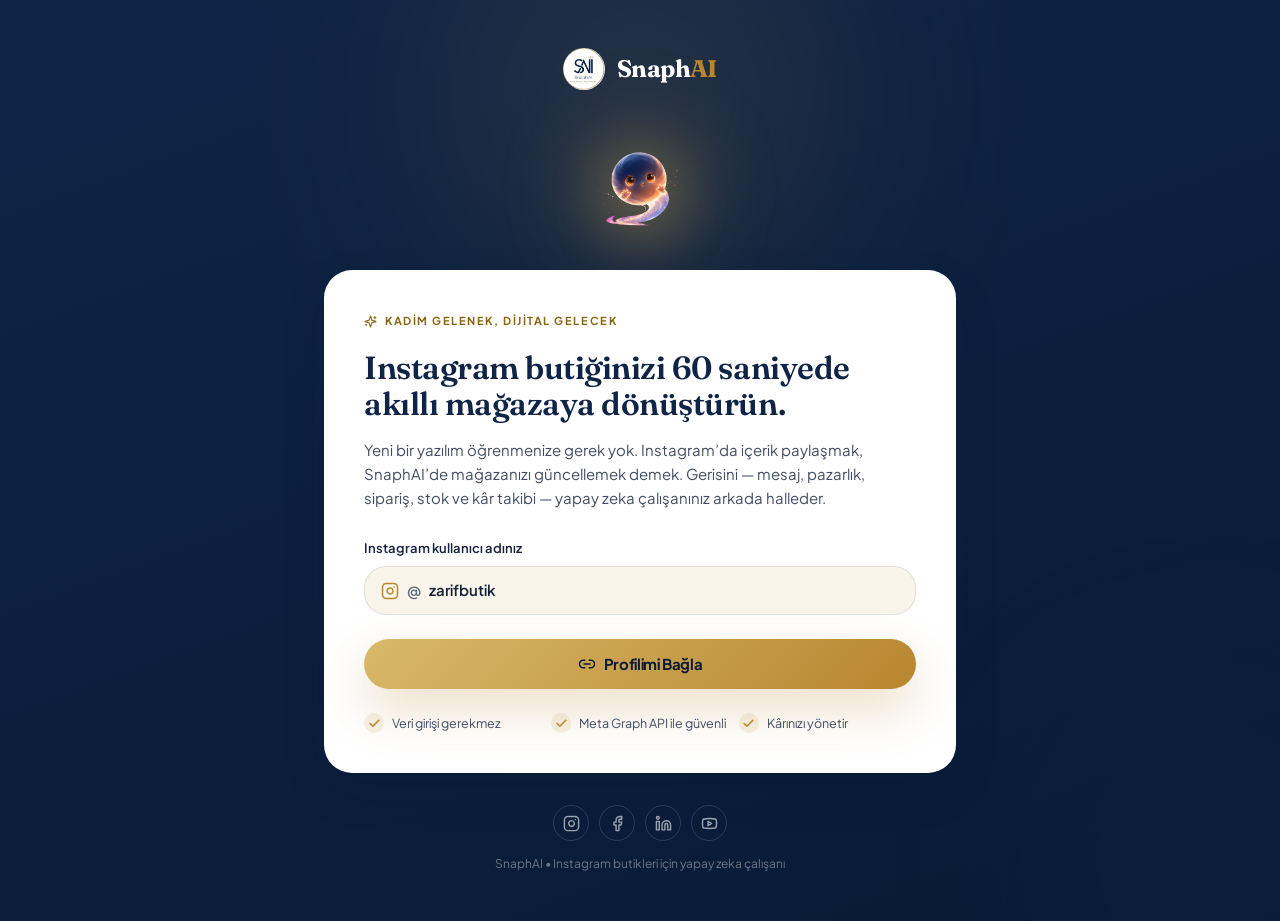
==== commit 64a624b4: "Add base CSS styles for application layout and components" ====
--- a/app/index.html
+++ b/app/index.html
@@ -16,8 +16,8 @@
       href="https://fonts.googleapis.com/css2?family=Fraunces:ital,opsz,wght@0,9..144,400;0,9..144,500;0,9..144,600;0,9..144,700;0,9..144,800;1,9..144,500&family=Plus+Jakarta+Sans:wght@400;500;600;700;800&display=swap"
       rel="stylesheet"
     />
-    <script type="module" crossorigin src="/app/assets/index-gAgfl9xV.js"></script>
-    <link rel="stylesheet" crossorigin href="/app/assets/index-CEJSH5SI.css">
+    <script type="module" crossorigin src="/app/assets/index-C_rP1nfb.js"></script>
+    <link rel="stylesheet" crossorigin href="/app/assets/index-CwedHwNl.css">
   </head>
   <body>
     <div id="root"></div>
--- a/app/assets/index-CwedHwNl.css
+++ b/app/assets/index-CwedHwNl.css
@@ -0,0 +1 @@
+*,:before,:after{--tw-border-spacing-x: 0;--tw-border-spacing-y: 0;--tw-translate-x: 0;--tw-translate-y: 0;--tw-rotate: 0;--tw-skew-x: 0;--tw-skew-y: 0;--tw-scale-x: 1;--tw-scale-y: 1;--tw-pan-x: ;--tw-pan-y: ;--tw-pinch-zoom: ;--tw-scroll-snap-strictness: proximity;--tw-gradient-from-position: ;--tw-gradient-via-position: ;--tw-gradient-to-position: ;--tw-ordinal: ;--tw-slashed-zero: ;--tw-numeric-figure: ;--tw-numeric-spacing: ;--tw-numeric-fraction: ;--tw-ring-inset: ;--tw-ring-offset-width: 0px;--tw-ring-offset-color: #fff;--tw-ring-color: rgb(59 130 246 / .5);--tw-ring-offset-shadow: 0 0 #0000;--tw-ring-shadow: 0 0 #0000;--tw-shadow: 0 0 #0000;--tw-shadow-colored: 0 0 #0000;--tw-blur: ;--tw-brightness: ;--tw-contrast: ;--tw-grayscale: ;--tw-hue-rotate: ;--tw-invert: ;--tw-saturate: ;--tw-sepia: ;--tw-drop-shadow: ;--tw-backdrop-blur: ;--tw-backdrop-brightness: ;--tw-backdrop-contrast: ;--tw-backdrop-grayscale: ;--tw-backdrop-hue-rotate: ;--tw-backdrop-invert: ;--tw-backdrop-opacity: ;--tw-backdrop-saturate: ;--tw-backdrop-sepia: ;--tw-contain-size: ;--tw-contain-layout: ;--tw-contain-paint: ;--tw-contain-style: }::backdrop{--tw-border-spacing-x: 0;--tw-border-spacing-y: 0;--tw-translate-x: 0;--tw-translate-y: 0;--tw-rotate: 0;--tw-skew-x: 0;--tw-skew-y: 0;--tw-scale-x: 1;--tw-scale-y: 1;--tw-pan-x: ;--tw-pan-y: ;--tw-pinch-zoom: ;--tw-scroll-snap-strictness: proximity;--tw-gradient-from-position: ;--tw-gradient-via-position: ;--tw-gradient-to-position: ;--tw-ordinal: ;--tw-slashed-zero: ;--tw-numeric-figure: ;--tw-numeric-spacing: ;--tw-numeric-fraction: ;--tw-ring-inset: ;--tw-ring-offset-width: 0px;--tw-ring-offset-color: #fff;--tw-ring-color: rgb(59 130 246 / .5);--tw-ring-offset-shadow: 0 0 #0000;--tw-ring-shadow: 0 0 #0000;--tw-shadow: 0 0 #0000;--tw-shadow-colored: 0 0 #0000;--tw-blur: ;--tw-brightness: ;--tw-contrast: ;--tw-grayscale: ;--tw-hue-rotate: ;--tw-invert: ;--tw-saturate: ;--tw-sepia: ;--tw-drop-shadow: ;--tw-backdrop-blur: ;--tw-backdrop-brightness: ;--tw-backdrop-contrast: ;--tw-backdrop-grayscale: ;--tw-backdrop-hue-rotate: ;--tw-backdrop-invert: ;--tw-backdrop-opacity: ;--tw-backdrop-saturate: ;--tw-backdrop-sepia: ;--tw-contain-size: ;--tw-contain-layout: ;--tw-contain-paint: ;--tw-contain-style: }*,:before,:after{box-sizing:border-box;border-width:0;border-style:solid;border-color:#e5e7eb}:before,:after{--tw-content: ""}html,:host{line-height:1.5;-webkit-text-size-adjust:100%;-moz-tab-size:4;-o-tab-size:4;tab-size:4;font-family:Plus Jakarta Sans,system-ui,-apple-system,Segoe UI,Roboto,sans-serif;font-feature-settings:normal;font-variation-settings:normal;-webkit-tap-highlight-color:transparent}body{margin:0;line-height:inherit}hr{height:0;color:inherit;border-top-width:1px}abbr:where([title]){-webkit-text-decoration:underline dotted;text-decoration:underline dotted}h1,h2,h3,h4,h5,h6{font-size:inherit;font-weight:inherit}a{color:inherit;text-decoration:inherit}b,strong{font-weight:bolder}code,kbd,samp,pre{font-family:ui-monospace,SFMono-Regular,Menlo,Monaco,Consolas,Liberation Mono,Courier New,monospace;font-feature-settings:normal;font-variation-settings:normal;font-size:1em}small{font-size:80%}sub,sup{font-size:75%;line-height:0;position:relative;vertical-align:baseline}sub{bottom:-.25em}sup{top:-.5em}table{text-indent:0;border-color:inherit;border-collapse:collapse}button,input,optgroup,select,textarea{font-family:inherit;font-feature-settings:inherit;font-variation-settings:inherit;font-size:100%;font-weight:inherit;line-height:inherit;letter-spacing:inherit;color:inherit;margin:0;padding:0}button,select{text-transform:none}button,input:where([type=button]),input:where([type=reset]),input:where([type=submit]){-webkit-appearance:button;background-color:transparent;background-image:none}:-moz-focusring{outline:auto}:-moz-ui-invalid{box-shadow:none}progress{vertical-align:baseline}::-webkit-inner-spin-button,::-webkit-outer-spin-button{height:auto}[type=search]{-webkit-appearance:textfield;outline-offset:-2px}::-webkit-search-decoration{-webkit-appearance:none}::-webkit-file-upload-button{-webkit-appearance:button;font:inherit}summary{display:list-item}blockquote,dl,dd,h1,h2,h3,h4,h5,h6,hr,figure,p,pre{margin:0}fieldset{margin:0;padding:0}legend{padding:0}ol,ul,menu{list-style:none;margin:0;padding:0}dialog{padding:0}textarea{resize:vertical}input::-moz-placeholder,textarea::-moz-placeholder{opacity:1;color:#9ca3af}input::placeholder,textarea::placeholder{opacity:1;color:#9ca3af}button,[role=button]{cursor:pointer}:disabled{cursor:default}img,svg,video,canvas,audio,iframe,embed,object{display:block;vertical-align:middle}img,video{max-width:100%;height:auto}[hidden]:where(:not([hidden=until-found])){display:none}:root{color-scheme:light}html{-webkit-text-size-adjust:100%}body{margin:0;font-family:Plus Jakarta Sans,system-ui,-apple-system,Segoe UI,Roboto,sans-serif;color:#15223b;background:#fdfbf6;-webkit-font-smoothing:antialiased;text-rendering:optimizeLegibility}h1,h2,h3,h4{font-family:Fraunces,Georgia,Times New Roman,serif;font-weight:600;line-height:1.1;letter-spacing:-.015em}*{-webkit-tap-highlight-color:transparent}::-moz-selection{background:#c9a24b47}::selection{background:#c9a24b47}::-webkit-scrollbar{width:10px;height:10px}::-webkit-scrollbar-thumb{background:#0f24472e;border-radius:999px;border:2px solid transparent;background-clip:content-box}::-webkit-scrollbar-thumb:hover{background:#0f244752;background-clip:content-box}.font-display{font-family:Fraunces,Georgia,Times New Roman,serif}.focus-ring:focus-visible{outline:2px solid #c9a24b;outline-offset:2px;border-radius:8px}.pill{display:inline-flex;align-items:center;gap:.375rem;border-radius:9999px;padding:.25rem .75rem;font-size:.75rem;line-height:1rem;font-weight:600}.eyebrow{display:inline-flex;align-items:center;gap:.5rem;font-size:11px;font-weight:700;text-transform:uppercase;letter-spacing:.14em;--tw-text-opacity: 1;color:rgb(138 100 16 / var(--tw-text-opacity, 1))}.pointer-events-none{pointer-events:none}.pointer-events-auto{pointer-events:auto}.fixed{position:fixed}.absolute{position:absolute}.relative{position:relative}.sticky{position:sticky}.inset-0{top:0;right:0;bottom:0;left:0}.inset-y-0{top:0;bottom:0}.-top-40{top:-10rem}.bottom-0{bottom:0}.bottom-5{bottom:1.25rem}.left-0{left:0}.left-0\.5{left:.125rem}.left-1\/2{left:50%}.left-3{left:.75rem}.left-\[22px\]{left:22px}.left-\[65px\]{left:65px}.right-0{right:0}.right-5{right:1.25rem}.top-0{top:0}.top-0\.5{top:.125rem}.top-1\/2{top:50%}.top-\[70px\]{top:70px}.z-10{z-index:10}.z-20{z-index:20}.z-30{z-index:30}.z-40{z-index:40}.z-\[200\]{z-index:200}.-mx-1{margin-left:-.25rem;margin-right:-.25rem}.mx-3{margin-left:.75rem;margin-right:.75rem}.mx-auto{margin-left:auto;margin-right:auto}.my-1{margin-top:.25rem;margin-bottom:.25rem}.mb-1{margin-bottom:.25rem}.mb-1\.5{margin-bottom:.375rem}.mb-2{margin-bottom:.5rem}.mb-2\.5{margin-bottom:.625rem}.mb-3{margin-bottom:.75rem}.mb-4{margin-bottom:1rem}.mb-5{margin-bottom:1.25rem}.mb-6{margin-bottom:1.5rem}.ml-0\.5{margin-left:.125rem}.ml-1{margin-left:.25rem}.ml-auto{margin-left:auto}.mt-0\.5{margin-top:.125rem}.mt-1{margin-top:.25rem}.mt-1\.5{margin-top:.375rem}.mt-10{margin-top:2.5rem}.mt-2{margin-top:.5rem}.mt-2\.5{margin-top:.625rem}.mt-3{margin-top:.75rem}.mt-4{margin-top:1rem}.mt-5{margin-top:1.25rem}.mt-6{margin-top:1.5rem}.mt-7{margin-top:1.75rem}.mt-8{margin-top:2rem}.line-clamp-1{overflow:hidden;display:-webkit-box;-webkit-box-orient:vertical;-webkit-line-clamp:1}.line-clamp-2{overflow:hidden;display:-webkit-box;-webkit-box-orient:vertical;-webkit-line-clamp:2}.block{display:block}.flex{display:flex}.inline-flex{display:inline-flex}.table{display:table}.grid{display:grid}.hidden{display:none}.\!h-11{height:2.75rem!important}.h-1\.5{height:.375rem}.h-10{height:2.5rem}.h-11{height:2.75rem}.h-12{height:3rem}.h-16{height:4rem}.h-2{height:.5rem}.h-2\.5{height:.625rem}.h-20{height:5rem}.h-5{height:1.25rem}.h-6{height:1.5rem}.h-8{height:2rem}.h-9{height:2.25rem}.h-\[120px\]{height:120px}.h-\[130px\]{height:130px}.h-\[260px\]{height:260px}.h-\[380px\]{height:380px}.h-\[520px\]{height:520px}.h-full{height:100%}.max-h-32{max-height:8rem}.max-h-\[40px\]{max-height:40px}.min-h-\[44px\]{min-height:44px}.min-h-screen{min-height:100vh}.\!w-11{width:2.75rem!important}.w-1\.5{width:.375rem}.w-10{width:2.5rem}.w-11{width:2.75rem}.w-12{width:3rem}.w-16{width:4rem}.w-2{width:.5rem}.w-2\.5{width:.625rem}.w-20{width:5rem}.w-5{width:1.25rem}.w-6{width:1.5rem}.w-8{width:2rem}.w-9{width:2.25rem}.w-\[120px\]{width:120px}.w-\[130px\]{width:130px}.w-\[264px\]{width:264px}.w-\[280px\]{width:280px}.w-\[380px\]{width:380px}.w-\[3px\]{width:3px}.w-\[520px\]{width:520px}.w-\[min\(360px\,calc\(100vw-2\.5rem\)\)\]{width:min(360px,calc(100vw - 2.5rem))}.w-full{width:100%}.min-w-0{min-width:0px}.min-w-\[20px\]{min-width:20px}.min-w-\[210px\]{min-width:210px}.min-w-\[230px\]{min-width:230px}.min-w-\[520px\]{min-width:520px}.min-w-\[880px\]{min-width:880px}.max-w-2xl{max-width:42rem}.max-w-\[1200px\]{max-width:1200px}.max-w-\[130px\]{max-width:130px}.max-w-\[80\%\]{max-width:80%}.max-w-\[82\%\]{max-width:82%}.max-w-\[85\%\]{max-width:85%}.max-w-md{max-width:28rem}.max-w-sm{max-width:24rem}.flex-1{flex:1 1 0%}.flex-none{flex:none}.shrink-0{flex-shrink:0}.border-collapse{border-collapse:collapse}.-translate-x-1\/2{--tw-translate-x: -50%;transform:translate(var(--tw-translate-x),var(--tw-translate-y)) rotate(var(--tw-rotate)) skew(var(--tw-skew-x)) skewY(var(--tw-skew-y)) scaleX(var(--tw-scale-x)) scaleY(var(--tw-scale-y))}.-translate-y-1\/2{--tw-translate-y: -50%;transform:translate(var(--tw-translate-x),var(--tw-translate-y)) rotate(var(--tw-rotate)) skew(var(--tw-skew-x)) skewY(var(--tw-skew-y)) scaleX(var(--tw-scale-x)) scaleY(var(--tw-scale-y))}.translate-x-1\/3{--tw-translate-x: 33.333333%;transform:translate(var(--tw-translate-x),var(--tw-translate-y)) rotate(var(--tw-rotate)) skew(var(--tw-skew-x)) skewY(var(--tw-skew-y)) scaleX(var(--tw-scale-x)) scaleY(var(--tw-scale-y))}.translate-y-1\/3{--tw-translate-y: 33.333333%;transform:translate(var(--tw-translate-x),var(--tw-translate-y)) rotate(var(--tw-rotate)) skew(var(--tw-skew-x)) skewY(var(--tw-skew-y)) scaleX(var(--tw-scale-x)) scaleY(var(--tw-scale-y))}.transform{transform:translate(var(--tw-translate-x),var(--tw-translate-y)) rotate(var(--tw-rotate)) skew(var(--tw-skew-x)) skewY(var(--tw-skew-y)) scaleX(var(--tw-scale-x)) scaleY(var(--tw-scale-y))}@keyframes fade-up{0%{opacity:0;transform:translateY(10px)}to{opacity:1;transform:translateY(0)}}.animate-fade-up{animation:fade-up .5s cubic-bezier(.22,.61,.36,1) both}@keyframes float{0%,to{transform:translateY(0)}50%{transform:translateY(-10px)}}.animate-float{animation:float 4s ease-in-out infinite}@keyframes ping{75%,to{transform:scale(2);opacity:0}}.animate-ping{animation:ping 1s cubic-bezier(0,0,.2,1) infinite}@keyframes pulse{50%{opacity:.5}}.animate-pulse{animation:pulse 2s cubic-bezier(.4,0,.6,1) infinite}@keyframes pulse-ring{0%{box-shadow:0 0 #c9a24b80}70%{box-shadow:0 0 0 12px #c9a24b00}to{box-shadow:0 0 #c9a24b00}}.animate-pulse-ring{animation:pulse-ring 2s cubic-bezier(.22,.61,.36,1) infinite}@keyframes spin{to{transform:rotate(360deg)}}.animate-spin{animation:spin 1s linear infinite}@keyframes typing{0%,60%,to{opacity:.3;transform:translateY(0)}30%{opacity:1;transform:translateY(-3px)}}.animate-typing{animation:typing 1.2s ease-in-out infinite}.cursor-not-allowed{cursor:not-allowed}.cursor-pointer{cursor:pointer}.select-none{-webkit-user-select:none;-moz-user-select:none;user-select:none}.resize-none{resize:none}.appearance-none{-webkit-appearance:none;-moz-appearance:none;appearance:none}.grid-cols-1{grid-template-columns:repeat(1,minmax(0,1fr))}.grid-cols-2{grid-template-columns:repeat(2,minmax(0,1fr))}.grid-cols-3{grid-template-columns:repeat(3,minmax(0,1fr))}.flex-col{flex-direction:column}.flex-wrap{flex-wrap:wrap}.items-start{align-items:flex-start}.items-end{align-items:flex-end}.items-center{align-items:center}.items-baseline{align-items:baseline}.justify-start{justify-content:flex-start}.justify-end{justify-content:flex-end}.justify-center{justify-content:center}.justify-between{justify-content:space-between}.gap-0\.5{gap:.125rem}.gap-1{gap:.25rem}.gap-1\.5{gap:.375rem}.gap-2{gap:.5rem}.gap-2\.5{gap:.625rem}.gap-3{gap:.75rem}.gap-3\.5{gap:.875rem}.gap-4{gap:1rem}.gap-5{gap:1.25rem}.gap-6{gap:1.5rem}.gap-\[3px\]{gap:3px}.gap-x-4{-moz-column-gap:1rem;column-gap:1rem}.gap-y-2{row-gap:.5rem}.space-y-1>:not([hidden])~:not([hidden]){--tw-space-y-reverse: 0;margin-top:calc(.25rem * calc(1 - var(--tw-space-y-reverse)));margin-bottom:calc(.25rem * var(--tw-space-y-reverse))}.space-y-2>:not([hidden])~:not([hidden]){--tw-space-y-reverse: 0;margin-top:calc(.5rem * calc(1 - var(--tw-space-y-reverse)));margin-bottom:calc(.5rem * var(--tw-space-y-reverse))}.space-y-3>:not([hidden])~:not([hidden]){--tw-space-y-reverse: 0;margin-top:calc(.75rem * calc(1 - var(--tw-space-y-reverse)));margin-bottom:calc(.75rem * var(--tw-space-y-reverse))}.space-y-8>:not([hidden])~:not([hidden]){--tw-space-y-reverse: 0;margin-top:calc(2rem * calc(1 - var(--tw-space-y-reverse)));margin-bottom:calc(2rem * var(--tw-space-y-reverse))}.divide-y>:not([hidden])~:not([hidden]){--tw-divide-y-reverse: 0;border-top-width:calc(1px * calc(1 - var(--tw-divide-y-reverse)));border-bottom-width:calc(1px * var(--tw-divide-y-reverse))}.divide-line>:not([hidden])~:not([hidden]){border-color:#0f24471a}.overflow-hidden{overflow:hidden}.overflow-x-auto{overflow-x:auto}.overflow-y-auto{overflow-y:auto}.truncate{overflow:hidden;text-overflow:ellipsis;white-space:nowrap}.whitespace-pre-line{white-space:pre-line}.whitespace-pre-wrap{white-space:pre-wrap}.rounded-2xl{border-radius:22px}.rounded-3xl{border-radius:28px}.rounded-\[20px\]{border-radius:20px}.rounded-\[22px\]{border-radius:22px}.rounded-full{border-radius:9999px}.rounded-lg{border-radius:.5rem}.rounded-xl{border-radius:18px}.rounded-bl-md{border-bottom-left-radius:.375rem}.rounded-br-md{border-bottom-right-radius:.375rem}.border{border-width:1px}.border-2{border-width:2px}.border-\[1\.6px\]{border-width:1.6px}.border-y{border-top-width:1px;border-bottom-width:1px}.border-b{border-bottom-width:1px}.border-r{border-right-width:1px}.border-t{border-top-width:1px}.border-dashed{border-style:dashed}.border-amber-200{--tw-border-opacity: 1;border-color:rgb(253 230 138 / var(--tw-border-opacity, 1))}.border-emerald-200{--tw-border-opacity: 1;border-color:rgb(167 243 208 / var(--tw-border-opacity, 1))}.border-gold-300{--tw-border-opacity: 1;border-color:rgb(231 211 161 / var(--tw-border-opacity, 1))}.border-gold-400{--tw-border-opacity: 1;border-color:rgb(216 185 106 / var(--tw-border-opacity, 1))}.border-gold-400\/50{border-color:#d8b96a80}.border-gold-500{--tw-border-opacity: 1;border-color:rgb(201 162 75 / var(--tw-border-opacity, 1))}.border-line{border-color:#0f24471a}.border-line\/70{border-color:#0f2447b3}.border-navy-600\/25{border-color:#14315c40}.border-navy-700{--tw-border-opacity: 1;border-color:rgb(15 36 71 / var(--tw-border-opacity, 1))}.border-transparent{border-color:transparent}.border-white\/15{border-color:#ffffff26}.border-white\/20{border-color:#fff3}.bg-amber-100{--tw-bg-opacity: 1;background-color:rgb(254 243 199 / var(--tw-bg-opacity, 1))}.bg-amber-50{--tw-bg-opacity: 1;background-color:rgb(255 251 235 / var(--tw-bg-opacity, 1))}.bg-cream-2{--tw-bg-opacity: 1;background-color:rgb(250 245 234 / var(--tw-bg-opacity, 1))}.bg-cream-2\/60{background-color:#faf5ea99}.bg-emerald-400{--tw-bg-opacity: 1;background-color:rgb(52 211 153 / var(--tw-bg-opacity, 1))}.bg-emerald-50{--tw-bg-opacity: 1;background-color:rgb(236 253 245 / var(--tw-bg-opacity, 1))}.bg-emerald-500{--tw-bg-opacity: 1;background-color:rgb(16 185 129 / var(--tw-bg-opacity, 1))}.bg-emerald-500\/90{background-color:#10b981e6}.bg-gold-300\/20{background-color:#e7d3a133}.bg-gold-300\/25{background-color:#e7d3a140}.bg-gold-400{--tw-bg-opacity: 1;background-color:rgb(216 185 106 / var(--tw-bg-opacity, 1))}.bg-gold-400\/20{background-color:#d8b96a33}.bg-gold-400\/40{background-color:#d8b96a66}.bg-gold-500{--tw-bg-opacity: 1;background-color:rgb(201 162 75 / var(--tw-bg-opacity, 1))}.bg-gold-500\/15{background-color:#c9a24b26}.bg-ivory{--tw-bg-opacity: 1;background-color:rgb(253 251 246 / var(--tw-bg-opacity, 1))}.bg-ivory\/95{background-color:#fdfbf6f2}.bg-navy-700{--tw-bg-opacity: 1;background-color:rgb(15 36 71 / var(--tw-bg-opacity, 1))}.bg-navy-700\/10{background-color:#0f24471a}.bg-navy-700\/15{background-color:#0f244726}.bg-navy-700\/40{background-color:#0f244766}.bg-navy-700\/5{background-color:#0f24470d}.bg-navy-700\/50{background-color:#0f244780}.bg-navy-900\/40{background-color:#081a3566}.bg-orange-50{--tw-bg-opacity: 1;background-color:rgb(255 247 237 / var(--tw-bg-opacity, 1))}.bg-red-500{--tw-bg-opacity: 1;background-color:rgb(239 68 68 / var(--tw-bg-opacity, 1))}.bg-rose-50{--tw-bg-opacity: 1;background-color:rgb(255 241 242 / var(--tw-bg-opacity, 1))}.bg-rose-500{--tw-bg-opacity: 1;background-color:rgb(244 63 94 / var(--tw-bg-opacity, 1))}.bg-sky-50{--tw-bg-opacity: 1;background-color:rgb(240 249 255 / var(--tw-bg-opacity, 1))}.bg-slate-100{--tw-bg-opacity: 1;background-color:rgb(241 245 249 / var(--tw-bg-opacity, 1))}.bg-transparent{background-color:transparent}.bg-white{--tw-bg-opacity: 1;background-color:rgb(255 255 255 / var(--tw-bg-opacity, 1))}.bg-white\/20{background-color:#fff3}.bg-white\/55{background-color:#ffffff8c}.bg-white\/60{background-color:#fff9}.bg-white\/70{background-color:#ffffffb3}.bg-gold-grad{background-image:linear-gradient(135deg,#d8b96a,#b8862f)}.bg-navy-grad{background-image:linear-gradient(160deg,#0f2447,#081a35)}.object-contain{-o-object-fit:contain;object-fit:contain}.\!p-0{padding:0!important}.p-1\.5{padding:.375rem}.p-2{padding:.5rem}.p-3{padding:.75rem}.p-3\.5{padding:.875rem}.p-4{padding:1rem}.p-5{padding:1.25rem}.p-7{padding:1.75rem}.px-1{padding-left:.25rem;padding-right:.25rem}.px-1\.5{padding-left:.375rem;padding-right:.375rem}.px-2{padding-left:.5rem;padding-right:.5rem}.px-2\.5{padding-left:.625rem;padding-right:.625rem}.px-3{padding-left:.75rem;padding-right:.75rem}.px-3\.5{padding-left:.875rem;padding-right:.875rem}.px-4{padding-left:1rem;padding-right:1rem}.px-5{padding-left:1.25rem;padding-right:1.25rem}.px-6{padding-left:1.5rem;padding-right:1.5rem}.py-0\.5{padding-top:.125rem;padding-bottom:.125rem}.py-1{padding-top:.25rem;padding-bottom:.25rem}.py-1\.5{padding-top:.375rem;padding-bottom:.375rem}.py-14{padding-top:3.5rem;padding-bottom:3.5rem}.py-2{padding-top:.5rem;padding-bottom:.5rem}.py-2\.5{padding-top:.625rem;padding-bottom:.625rem}.py-3{padding-top:.75rem;padding-bottom:.75rem}.py-3\.5{padding-top:.875rem;padding-bottom:.875rem}.py-4{padding-top:1rem;padding-bottom:1rem}.py-5{padding-top:1.25rem;padding-bottom:1.25rem}.py-6{padding-top:1.5rem;padding-bottom:1.5rem}.py-8{padding-top:2rem;padding-bottom:2rem}.py-9{padding-top:2.25rem;padding-bottom:2.25rem}.pb-2{padding-bottom:.5rem}.pb-3{padding-bottom:.75rem}.pb-6{padding-bottom:1.5rem}.pl-6{padding-left:1.5rem}.pl-9{padding-left:2.25rem}.pr-4{padding-right:1rem}.pt-2{padding-top:.5rem}.pt-2\.5{padding-top:.625rem}.pt-3{padding-top:.75rem}.pt-4{padding-top:1rem}.pt-5{padding-top:1.25rem}.pt-6{padding-top:1.5rem}.text-left{text-align:left}.text-center{text-align:center}.text-right{text-align:right}.text-2xl{font-size:1.5rem;line-height:2rem}.text-\[10px\]{font-size:10px}.text-\[11\.5px\]{font-size:11.5px}.text-\[11px\]{font-size:11px}.text-\[12\.5px\]{font-size:12.5px}.text-\[12px\]{font-size:12px}.text-\[13\.5px\]{font-size:13.5px}.text-\[13px\]{font-size:13px}.text-\[14px\]{font-size:14px}.text-\[15px\]{font-size:15px}.text-\[16px\]{font-size:16px}.text-\[17px\]{font-size:17px}.text-\[18px\]{font-size:18px}.text-\[22px\]{font-size:22px}.text-\[24px\]{font-size:24px}.text-\[26px\]{font-size:26px}.text-\[28px\]{font-size:28px}.text-lg{font-size:1.125rem;line-height:1.75rem}.text-sm{font-size:.875rem;line-height:1.25rem}.text-xl{font-size:1.25rem;line-height:1.75rem}.text-xs{font-size:.75rem;line-height:1rem}.font-bold{font-weight:700}.font-medium{font-weight:500}.font-normal{font-weight:400}.font-semibold{font-weight:600}.uppercase{text-transform:uppercase}.italic{font-style:italic}.leading-\[1\.12\]{line-height:1.12}.leading-none{line-height:1}.leading-relaxed{line-height:1.625}.leading-snug{line-height:1.375}.leading-tight{line-height:1.25}.tracking-tight{letter-spacing:-.025em}.tracking-wide{letter-spacing:.025em}.tracking-widest{letter-spacing:.1em}.text-amber-600{--tw-text-opacity: 1;color:rgb(217 119 6 / var(--tw-text-opacity, 1))}.text-amber-700{--tw-text-opacity: 1;color:rgb(180 83 9 / var(--tw-text-opacity, 1))}.text-amber-800{--tw-text-opacity: 1;color:rgb(146 64 14 / var(--tw-text-opacity, 1))}.text-emerald-500{--tw-text-opacity: 1;color:rgb(16 185 129 / var(--tw-text-opacity, 1))}.text-emerald-600{--tw-text-opacity: 1;color:rgb(5 150 105 / var(--tw-text-opacity, 1))}.text-emerald-700{--tw-text-opacity: 1;color:rgb(4 120 87 / var(--tw-text-opacity, 1))}.text-gold-300{--tw-text-opacity: 1;color:rgb(231 211 161 / var(--tw-text-opacity, 1))}.text-gold-500{--tw-text-opacity: 1;color:rgb(201 162 75 / var(--tw-text-opacity, 1))}.text-gold-600{--tw-text-opacity: 1;color:rgb(184 134 47 / var(--tw-text-opacity, 1))}.text-gold-text{--tw-text-opacity: 1;color:rgb(138 100 16 / var(--tw-text-opacity, 1))}.text-ink{--tw-text-opacity: 1;color:rgb(21 34 59 / var(--tw-text-opacity, 1))}.text-ink-soft{--tw-text-opacity: 1;color:rgb(65 77 100 / var(--tw-text-opacity, 1))}.text-muted{--tw-text-opacity: 1;color:rgb(95 106 128 / var(--tw-text-opacity, 1))}.text-navy-600{--tw-text-opacity: 1;color:rgb(20 49 92 / var(--tw-text-opacity, 1))}.text-navy-700{--tw-text-opacity: 1;color:rgb(15 36 71 / var(--tw-text-opacity, 1))}.text-navy-900{--tw-text-opacity: 1;color:rgb(8 26 53 / var(--tw-text-opacity, 1))}.text-orange-700{--tw-text-opacity: 1;color:rgb(194 65 12 / var(--tw-text-opacity, 1))}.text-rose-600{--tw-text-opacity: 1;color:rgb(225 29 72 / var(--tw-text-opacity, 1))}.text-sky-600{--tw-text-opacity: 1;color:rgb(2 132 199 / var(--tw-text-opacity, 1))}.text-sky-700{--tw-text-opacity: 1;color:rgb(3 105 161 / var(--tw-text-opacity, 1))}.text-slate-500{--tw-text-opacity: 1;color:rgb(100 116 139 / var(--tw-text-opacity, 1))}.text-slate-600{--tw-text-opacity: 1;color:rgb(71 85 105 / var(--tw-text-opacity, 1))}.text-white{--tw-text-opacity: 1;color:rgb(255 255 255 / var(--tw-text-opacity, 1))}.text-white\/40{color:#fff6}.text-white\/60{color:#fff9}.text-white\/70{color:#ffffffb3}.text-white\/80{color:#fffc}.text-white\/85{color:#ffffffd9}.line-through{text-decoration-line:line-through}.accent-gold-500{accent-color:#c9a24b}.opacity-25{opacity:.25}.opacity-40{opacity:.4}.opacity-45{opacity:.45}.opacity-60{opacity:.6}.opacity-75{opacity:.75}.opacity-80{opacity:.8}.shadow-card{--tw-shadow: 0 1px 2px rgba(8,26,53,.04), 0 8px 24px rgba(8,26,53,.06);--tw-shadow-colored: 0 1px 2px var(--tw-shadow-color), 0 8px 24px var(--tw-shadow-color);box-shadow:var(--tw-ring-offset-shadow, 0 0 #0000),var(--tw-ring-shadow, 0 0 #0000),var(--tw-shadow)}.shadow-gold{--tw-shadow: 0 20px 50px rgba(184, 134, 47, .28);--tw-shadow-colored: 0 20px 50px var(--tw-shadow-color);box-shadow:var(--tw-ring-offset-shadow, 0 0 #0000),var(--tw-ring-shadow, 0 0 #0000),var(--tw-shadow)}.shadow-md{--tw-shadow: 0 18px 45px rgba(8, 26, 53, .12);--tw-shadow-colored: 0 18px 45px var(--tw-shadow-color);box-shadow:var(--tw-ring-offset-shadow, 0 0 #0000),var(--tw-ring-shadow, 0 0 #0000),var(--tw-shadow)}.shadow-sm{--tw-shadow: 0 4px 18px rgba(8, 26, 53, .08);--tw-shadow-colored: 0 4px 18px var(--tw-shadow-color);box-shadow:var(--tw-ring-offset-shadow, 0 0 #0000),var(--tw-ring-shadow, 0 0 #0000),var(--tw-shadow)}.outline-none{outline:2px solid transparent;outline-offset:2px}.outline{outline-style:solid}.blur-2xl{--tw-blur: blur(40px);filter:var(--tw-blur) var(--tw-brightness) var(--tw-contrast) var(--tw-grayscale) var(--tw-hue-rotate) var(--tw-invert) var(--tw-saturate) var(--tw-sepia) var(--tw-drop-shadow)}.blur-\[120px\]{--tw-blur: blur(120px);filter:var(--tw-blur) var(--tw-brightness) var(--tw-contrast) var(--tw-grayscale) var(--tw-hue-rotate) var(--tw-invert) var(--tw-saturate) var(--tw-sepia) var(--tw-drop-shadow)}.blur-xl{--tw-blur: blur(24px);filter:var(--tw-blur) var(--tw-brightness) var(--tw-contrast) var(--tw-grayscale) var(--tw-hue-rotate) var(--tw-invert) var(--tw-saturate) var(--tw-sepia) var(--tw-drop-shadow)}.drop-shadow-\[0_10px_30px_rgba\(201\,162\,75\,0\.35\)\]{--tw-drop-shadow: drop-shadow(0 10px 30px rgba(201,162,75,.35));filter:var(--tw-blur) var(--tw-brightness) var(--tw-contrast) var(--tw-grayscale) var(--tw-hue-rotate) var(--tw-invert) var(--tw-saturate) var(--tw-sepia) var(--tw-drop-shadow)}.drop-shadow-lg{--tw-drop-shadow: drop-shadow(0 10px 8px rgb(0 0 0 / .04)) drop-shadow(0 4px 3px rgb(0 0 0 / .1));filter:var(--tw-blur) var(--tw-brightness) var(--tw-contrast) var(--tw-grayscale) var(--tw-hue-rotate) var(--tw-invert) var(--tw-saturate) var(--tw-sepia) var(--tw-drop-shadow)}.filter{filter:var(--tw-blur) var(--tw-brightness) var(--tw-contrast) var(--tw-grayscale) var(--tw-hue-rotate) var(--tw-invert) var(--tw-saturate) var(--tw-sepia) var(--tw-drop-shadow)}.backdrop-blur{--tw-backdrop-blur: blur(8px);-webkit-backdrop-filter:var(--tw-backdrop-blur) var(--tw-backdrop-brightness) var(--tw-backdrop-contrast) var(--tw-backdrop-grayscale) var(--tw-backdrop-hue-rotate) var(--tw-backdrop-invert) var(--tw-backdrop-opacity) var(--tw-backdrop-saturate) var(--tw-backdrop-sepia);backdrop-filter:var(--tw-backdrop-blur) var(--tw-backdrop-brightness) var(--tw-backdrop-contrast) var(--tw-backdrop-grayscale) var(--tw-backdrop-hue-rotate) var(--tw-backdrop-invert) var(--tw-backdrop-opacity) var(--tw-backdrop-saturate) var(--tw-backdrop-sepia)}.backdrop-blur-sm{--tw-backdrop-blur: blur(4px);-webkit-backdrop-filter:var(--tw-backdrop-blur) var(--tw-backdrop-brightness) var(--tw-backdrop-contrast) var(--tw-backdrop-grayscale) var(--tw-backdrop-hue-rotate) var(--tw-backdrop-invert) var(--tw-backdrop-opacity) var(--tw-backdrop-saturate) var(--tw-backdrop-sepia);backdrop-filter:var(--tw-backdrop-blur) var(--tw-backdrop-brightness) var(--tw-backdrop-contrast) var(--tw-backdrop-grayscale) var(--tw-backdrop-hue-rotate) var(--tw-backdrop-invert) var(--tw-backdrop-opacity) var(--tw-backdrop-saturate) var(--tw-backdrop-sepia)}.transition{transition-property:color,background-color,border-color,text-decoration-color,fill,stroke,opacity,box-shadow,transform,filter,backdrop-filter;transition-timing-function:cubic-bezier(.4,0,.2,1);transition-duration:.15s}.transition-all{transition-property:all;transition-timing-function:cubic-bezier(.4,0,.2,1);transition-duration:.15s}.transition-colors{transition-property:color,background-color,border-color,text-decoration-color,fill,stroke;transition-timing-function:cubic-bezier(.4,0,.2,1);transition-duration:.15s}.transition-opacity{transition-property:opacity;transition-timing-function:cubic-bezier(.4,0,.2,1);transition-duration:.15s}.transition-shadow{transition-property:box-shadow;transition-timing-function:cubic-bezier(.4,0,.2,1);transition-duration:.15s}.transition-transform{transition-property:transform;transition-timing-function:cubic-bezier(.4,0,.2,1);transition-duration:.15s}.duration-200{transition-duration:.2s}.duration-500{transition-duration:.5s}.ease-brand{transition-timing-function:cubic-bezier(.22,.61,.36,1)}.ease-in-out{transition-timing-function:cubic-bezier(.4,0,.2,1)}.glass{background:#fdfbf6d9;-webkit-backdrop-filter:saturate(160%) blur(14px);backdrop-filter:saturate(160%) blur(14px)}.no-scrollbar::-webkit-scrollbar{display:none}.no-scrollbar{-ms-overflow-style:none;scrollbar-width:none}.placeholder\:font-normal::-moz-placeholder{font-weight:400}.placeholder\:font-normal::placeholder{font-weight:400}.placeholder\:text-muted::-moz-placeholder{--tw-text-opacity: 1;color:rgb(95 106 128 / var(--tw-text-opacity, 1))}.placeholder\:text-muted::placeholder{--tw-text-opacity: 1;color:rgb(95 106 128 / var(--tw-text-opacity, 1))}.first\:border-t-0:first-child{border-top-width:0px}.first\:pt-0:first-child{padding-top:0}.last\:border-0:last-child{border-width:0px}.last\:pb-0:last-child{padding-bottom:0}.focus-within\:border-gold-500:focus-within{--tw-border-opacity: 1;border-color:rgb(201 162 75 / var(--tw-border-opacity, 1))}.hover\:-translate-y-0\.5:hover{--tw-translate-y: -.125rem;transform:translate(var(--tw-translate-x),var(--tw-translate-y)) rotate(var(--tw-rotate)) skew(var(--tw-skew-x)) skewY(var(--tw-skew-y)) scaleX(var(--tw-scale-x)) scaleY(var(--tw-scale-y))}.hover\:scale-105:hover{--tw-scale-x: 1.05;--tw-scale-y: 1.05;transform:translate(var(--tw-translate-x),var(--tw-translate-y)) rotate(var(--tw-rotate)) skew(var(--tw-skew-x)) skewY(var(--tw-skew-y)) scaleX(var(--tw-scale-x)) scaleY(var(--tw-scale-y))}.hover\:border-gold-400:hover{--tw-border-opacity: 1;border-color:rgb(216 185 106 / var(--tw-border-opacity, 1))}.hover\:border-navy-600\/40:hover{border-color:#14315c66}.hover\:bg-cream-2\/40:hover{background-color:#faf5ea66}.hover\:bg-gold-300\/35:hover{background-color:#e7d3a159}.hover\:bg-gold-500\/10:hover{background-color:#c9a24b1a}.hover\:bg-navy-600:hover{--tw-bg-opacity: 1;background-color:rgb(20 49 92 / var(--tw-bg-opacity, 1))}.hover\:bg-navy-700:hover{--tw-bg-opacity: 1;background-color:rgb(15 36 71 / var(--tw-bg-opacity, 1))}.hover\:bg-navy-700\/5:hover{background-color:#0f24470d}.hover\:bg-white\/30:hover{background-color:#ffffff4d}.hover\:text-gold-300:hover{--tw-text-opacity: 1;color:rgb(231 211 161 / var(--tw-text-opacity, 1))}.hover\:text-gold-500:hover{--tw-text-opacity: 1;color:rgb(201 162 75 / var(--tw-text-opacity, 1))}.hover\:text-navy-700:hover{--tw-text-opacity: 1;color:rgb(15 36 71 / var(--tw-text-opacity, 1))}.hover\:text-rose-700:hover{--tw-text-opacity: 1;color:rgb(190 18 60 / var(--tw-text-opacity, 1))}.hover\:text-white:hover{--tw-text-opacity: 1;color:rgb(255 255 255 / var(--tw-text-opacity, 1))}.hover\:shadow-md:hover{--tw-shadow: 0 18px 45px rgba(8, 26, 53, .12);--tw-shadow-colored: 0 18px 45px var(--tw-shadow-color);box-shadow:var(--tw-ring-offset-shadow, 0 0 #0000),var(--tw-ring-shadow, 0 0 #0000),var(--tw-shadow)}.focus\:border-gold-400:focus{--tw-border-opacity: 1;border-color:rgb(216 185 106 / var(--tw-border-opacity, 1))}.focus\:border-navy-600:focus{--tw-border-opacity: 1;border-color:rgb(20 49 92 / var(--tw-border-opacity, 1))}.focus\:border-navy-700\/40:focus{border-color:#0f244766}.active\:scale-95:active{--tw-scale-x: .95;--tw-scale-y: .95;transform:translate(var(--tw-translate-x),var(--tw-translate-y)) rotate(var(--tw-rotate)) skew(var(--tw-skew-x)) skewY(var(--tw-skew-y)) scaleX(var(--tw-scale-x)) scaleY(var(--tw-scale-y))}.disabled\:cursor-not-allowed:disabled{cursor:not-allowed}.disabled\:opacity-50:disabled{opacity:.5}.disabled\:opacity-60:disabled{opacity:.6}.disabled\:hover\:translate-y-0:hover:disabled{--tw-translate-y: 0px;transform:translate(var(--tw-translate-x),var(--tw-translate-y)) rotate(var(--tw-rotate)) skew(var(--tw-skew-x)) skewY(var(--tw-skew-y)) scaleX(var(--tw-scale-x)) scaleY(var(--tw-scale-y))}@media (min-width: 640px){.sm\:left-\[105px\]{left:105px}.sm\:flex{display:flex}.sm\:inline-flex{display:inline-flex}.sm\:max-w-\[70\%\]{max-width:70%}.sm\:grid-cols-2{grid-template-columns:repeat(2,minmax(0,1fr))}.sm\:grid-cols-3{grid-template-columns:repeat(3,minmax(0,1fr))}.sm\:grid-cols-4{grid-template-columns:repeat(4,minmax(0,1fr))}.sm\:flex-row{flex-direction:row}.sm\:items-start{align-items:flex-start}.sm\:items-end{align-items:flex-end}.sm\:items-center{align-items:center}.sm\:justify-start{justify-content:flex-start}.sm\:justify-between{justify-content:space-between}.sm\:gap-8{gap:2rem}.sm\:p-10{padding:2.5rem}.sm\:p-6{padding:1.5rem}.sm\:px-10{padding-left:2.5rem;padding-right:2.5rem}.sm\:px-6{padding-left:1.5rem;padding-right:1.5rem}.sm\:py-12{padding-top:3rem;padding-bottom:3rem}.sm\:py-8{padding-top:2rem;padding-bottom:2rem}.sm\:text-left{text-align:left}.sm\:text-\[30px\]{font-size:30px}.sm\:text-\[32px\]{font-size:32px}}@media (min-width: 768px){.md\:grid-cols-3{grid-template-columns:repeat(3,minmax(0,1fr))}}@media (min-width: 1024px){.lg\:col-span-2{grid-column:span 2 / span 2}.lg\:row-span-2{grid-row:span 2 / span 2}.lg\:block{display:block}.lg\:flex{display:flex}.lg\:hidden{display:none}.lg\:h-\[calc\(100vh-220px\)\]{height:calc(100vh - 220px)}.lg\:max-h-\[calc\(100vh-220px\)\]{max-height:calc(100vh - 220px)}.lg\:w-72{width:18rem}.lg\:grid-cols-2{grid-template-columns:repeat(2,minmax(0,1fr))}.lg\:grid-cols-3{grid-template-columns:repeat(3,minmax(0,1fr))}.lg\:grid-cols-5{grid-template-columns:repeat(5,minmax(0,1fr))}.lg\:grid-cols-\[2fr_1fr\]{grid-template-columns:2fr 1fr}.lg\:grid-cols-\[320px_1fr\]{grid-template-columns:320px 1fr}.lg\:flex-row{flex-direction:row}.lg\:items-center{align-items:center}.lg\:justify-between{justify-content:space-between}.lg\:pl-\[264px\]{padding-left:264px}}
